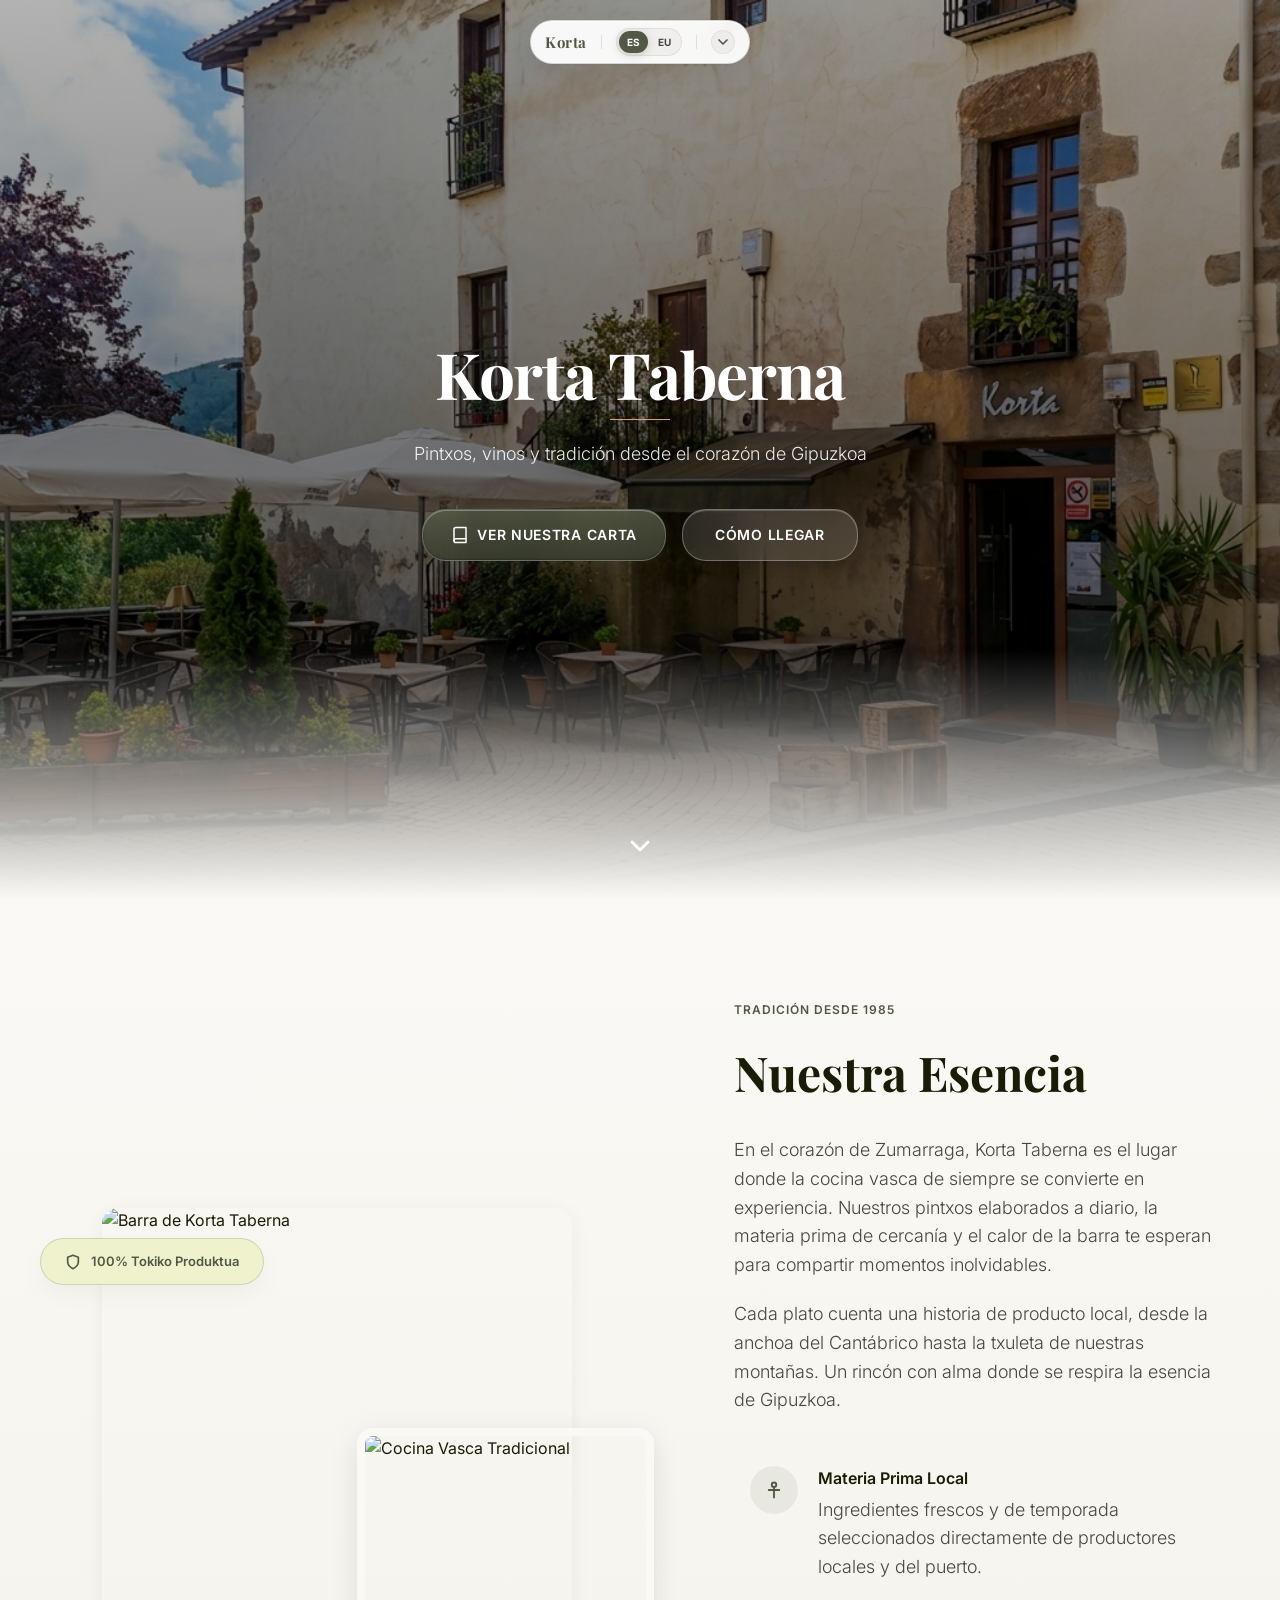
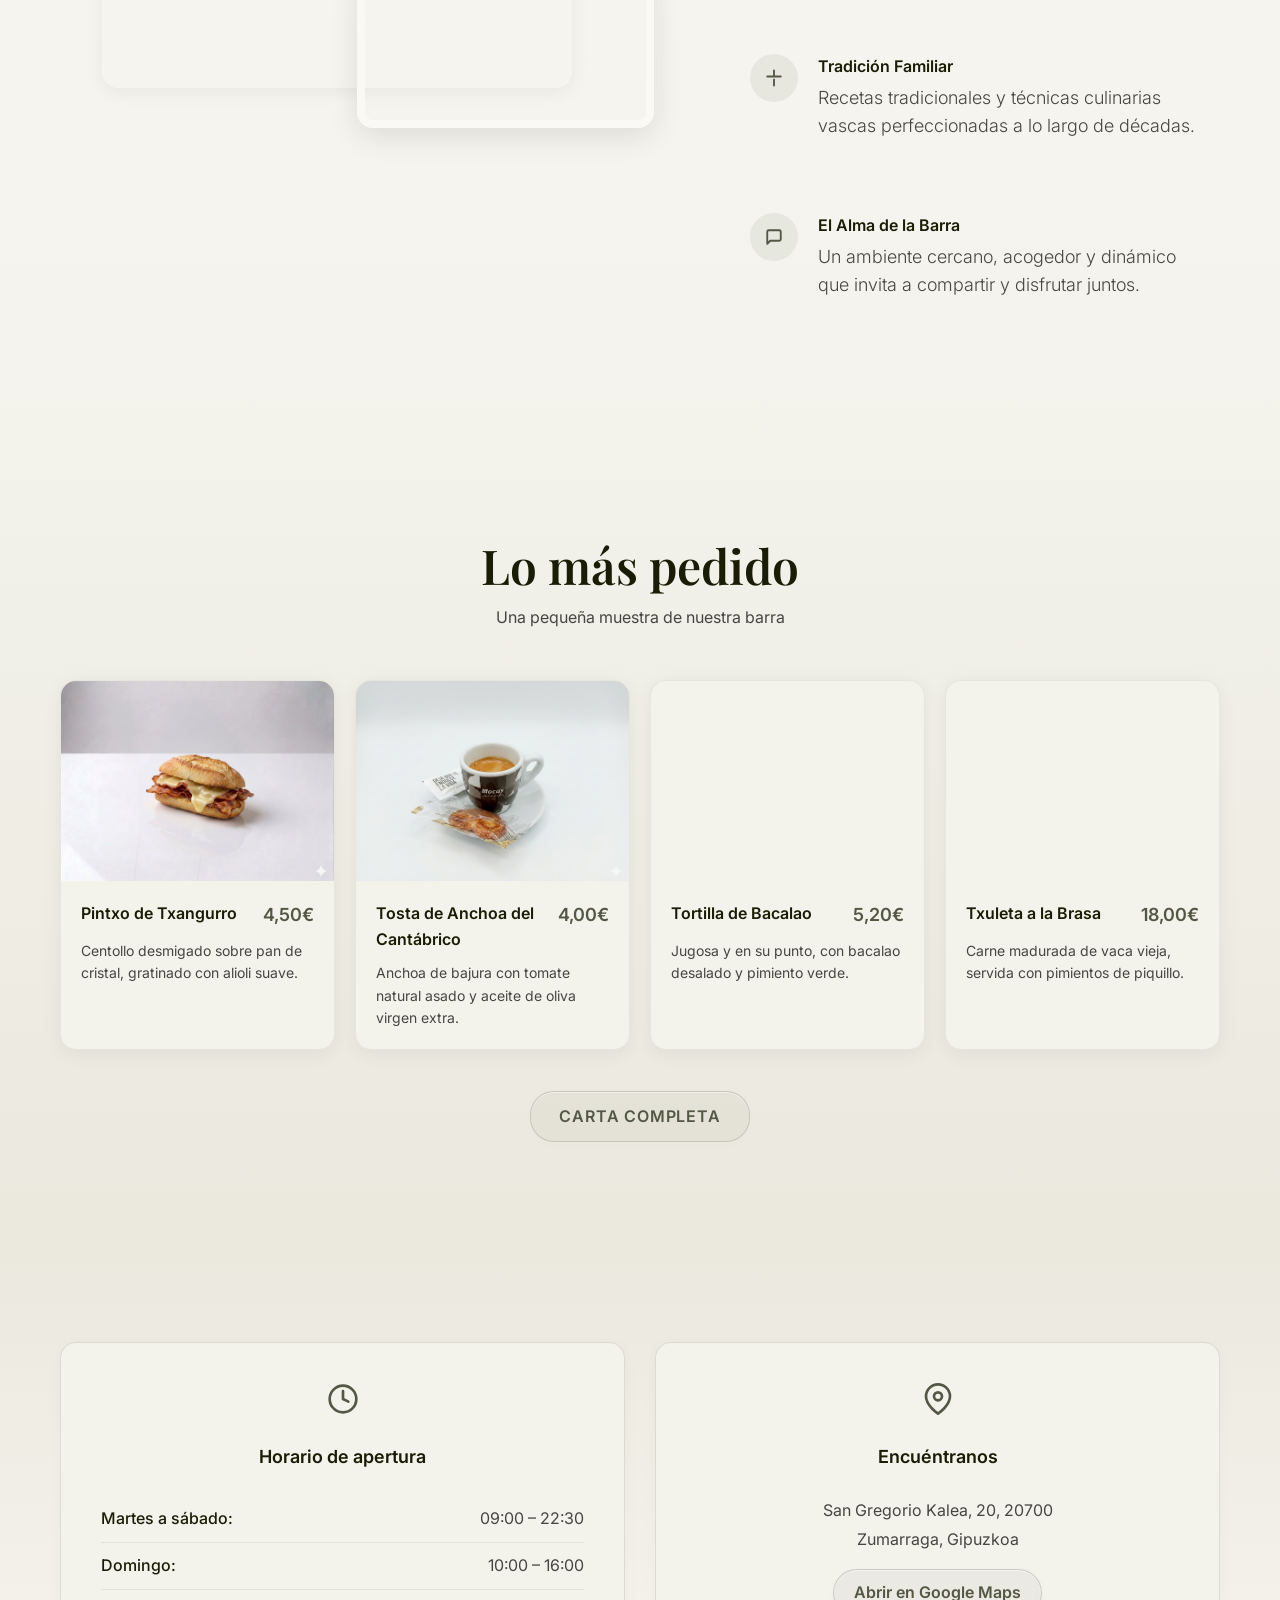
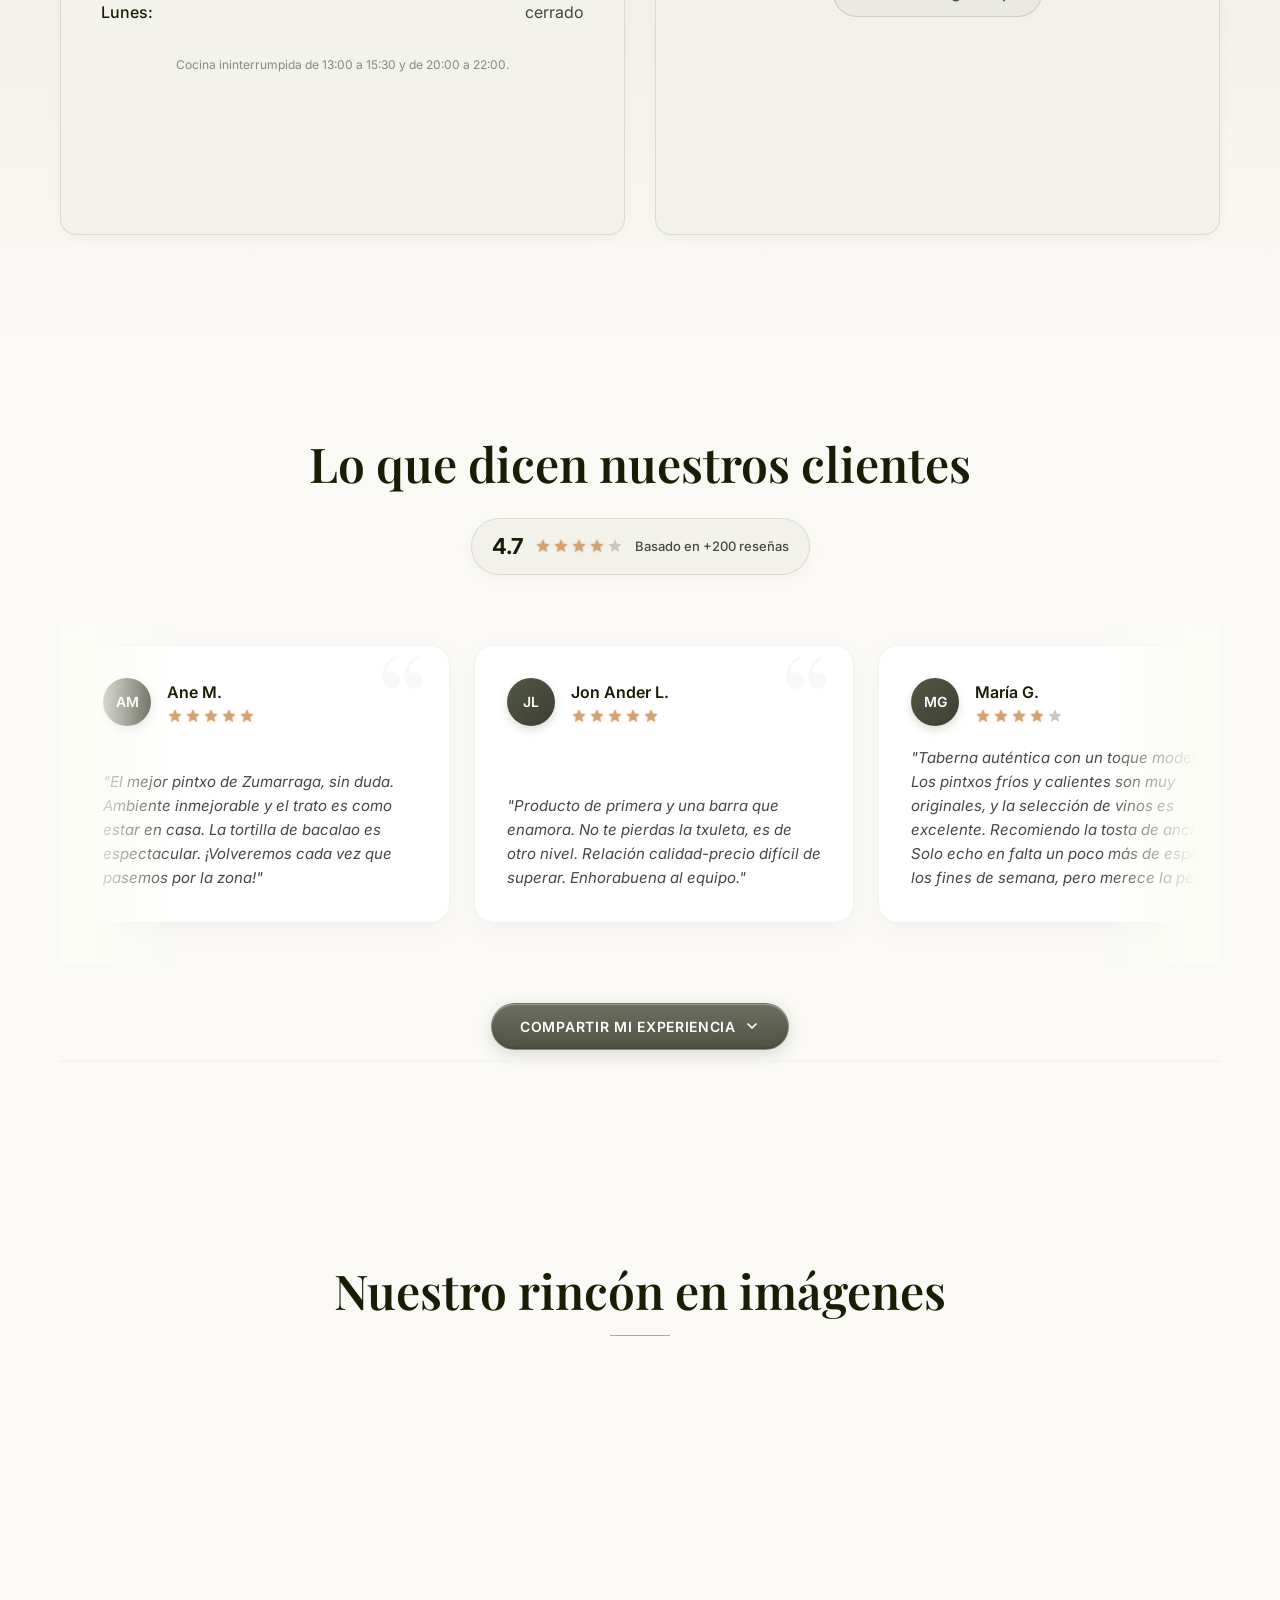
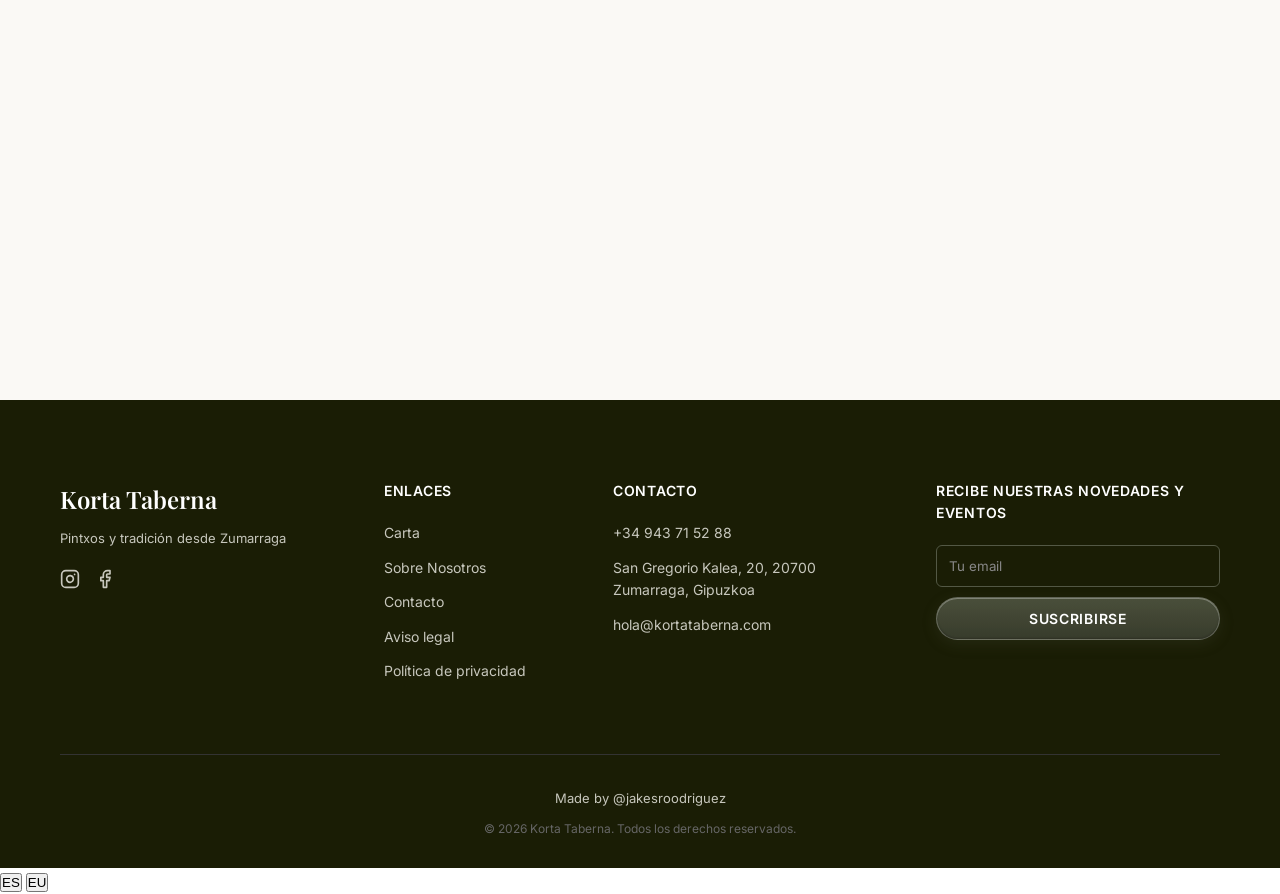
==== code.html @ 8b365cb1 "Initial commit" ====
<!DOCTYPE html>
<html lang="es">
<head>
    <meta charset="UTF-8">
    <meta name="viewport" content="width=device-width, initial-scale=1.0">
    <title>Korta Taberna | El auténtico sabor de Zumarraga</title>
    <meta name="description" content="Korta Taberna en Zumarraga. Pintxos elaborados a diario, materia prima de cercanía y tradición vasca desde 1985.">
    
    <!-- Google Fonts -->
    <link rel="preconnect" href="https://fonts.googleapis.com">
    <link rel="preconnect" href="https://fonts.gstatic.com" crossorigin>
    <link href="https://fonts.googleapis.com/css2?family=Inter:wght@300;400;500;600&family=Playfair+Display:wght@400;600;700&display=swap" rel="stylesheet">
    
    <style>
        /* VARIABLES Y RESET (Artisanal Basque Minimalist) */
        :root {
            --color-bg: #faf9f5; /* Elegant Warm Off-White */
            --color-surface-container: #f3f2eb; /* Off-white surface container */
            --color-surface-high: #ebe9de; /* High contrast off-white surface */
            --color-surface-highest: #dedcd0;
            --color-white: #ffffff;
            
            --color-primary: #535845; /* Olive Green - Primary Action */
            --color-primary-hover: #3b3f30; /* Deep Olive Green */
            --color-text-main: #1a1d05; /* Charcoal - High Legibility */
            --color-text-sec: #464740; /* On-surface-variant */
            --color-outline: #77786f;
            --color-outline-variant: #c7c7bd;
            
            --color-gold: #D4A373; /* Elegant Gold */
            --color-gold-hover: #C59262;
            
            --color-footer-bg: #1a1d05; /* Deep Charcoal */
            --color-footer-text: #c7c7bd;

            --font-heading: 'Playfair Display', serif;
            --font-body: 'Inter', sans-serif;

            --transition: 0.3s ease-in-out;
        }

        * {
            margin: 0;
            padding: 0;
            box-sizing: border-box;
        }

        html {
            scroll-behavior: smooth;
        }

        body {
            font-family: var(--font-body);
            color: var(--color-text-main);
            background: radial-gradient(circle at 50% 0%, #fafcf5 0%, #f4f3ed 100%) fixed;
            line-height: 1.6;
            overflow-x: hidden;
        }

        a {
            text-decoration: none;
            color: inherit;
            transition: var(--transition);
        }

        img {
            max-width: 100%;
            display: block;
        }

        .container {
            max-width: 1200px;
            margin: 0 auto;
            padding: 0 20px;
        }

        /* UTILIDADES Y BOTONES */
        /* UTILIDADES Y BOTONES (Apple Liquid Glass Style) */
        .btn-primary {
            display: inline-flex;
            align-items: center;
            justify-content: center;
            background: linear-gradient(180deg, rgba(83, 88, 69, 0.85) 0%, rgba(59, 63, 48, 0.9) 100%);
            backdrop-filter: blur(12px);
            -webkit-backdrop-filter: blur(12px);
            color: var(--color-white);
            padding: 14px 28px;
            border-radius: 24px; /* Pill-shaped */
            font-family: var(--font-body);
            font-size: 14px;
            font-weight: 600;
            border: 1px solid rgba(255, 255, 255, 0.2);
            cursor: pointer;
            box-shadow: 
                0 4px 15px rgba(83, 88, 69, 0.2),
                inset 0 1px 0 rgba(255, 255, 255, 0.3),
                inset 0 -1px 2px rgba(0, 0, 0, 0.2);
            transition: all 0.4s cubic-bezier(0.16, 1, 0.3, 1);
            text-transform: uppercase;
            letter-spacing: 0.05em;
        }

        .btn-primary:hover {
            transform: translateY(-2px) scale(1.02);
            box-shadow: 
                0 8px 25px rgba(83, 88, 69, 0.3),
                inset 0 1px 0 rgba(255, 255, 255, 0.4);
            background: linear-gradient(180deg, rgba(83, 88, 69, 0.95) 0%, rgba(59, 63, 48, 0.98) 100%);
        }

        .btn-secondary {
            display: inline-flex;
            align-items: center;
            justify-content: center;
            background: rgba(255, 255, 255, 0.12);
            backdrop-filter: blur(12px);
            -webkit-backdrop-filter: blur(12px);
            color: var(--color-white);
            padding: 14px 32px;
            border-radius: 24px;
            font-family: var(--font-body);
            font-size: 14px;
            font-weight: 600;
            border: 1px solid rgba(255, 255, 255, 0.3);
            cursor: pointer;
            box-shadow: 
                0 4px 15px rgba(0, 0, 0, 0.1),
                inset 0 1px 0 rgba(255, 255, 255, 0.2);
            transition: all 0.4s cubic-bezier(0.16, 1, 0.3, 1);
            text-transform: uppercase;
            letter-spacing: 0.05em;
        }

        .btn-secondary:hover {
            background: rgba(255, 255, 255, 0.25);
            border-color: rgba(255, 255, 255, 0.5);
            transform: translateY(-2px) scale(1.02);
            box-shadow: 
                0 8px 25px rgba(0, 0, 0, 0.15),
                inset 0 1px 0 rgba(255, 255, 255, 0.35);
            color: var(--color-white);
        }

        .btn-outline {
            display: inline-flex;
            align-items: center;
            justify-content: center;
            color: var(--color-primary);
            border: 1px solid rgba(83, 88, 69, 0.2);
            padding: 12px 28px;
            border-radius: 24px;
            font-weight: 600;
            background: rgba(83, 88, 69, 0.05);
            backdrop-filter: blur(8px);
            -webkit-backdrop-filter: blur(8px);
            box-shadow: 
                0 2px 10px rgba(83, 88, 69, 0.02),
                inset 0 1px 0 rgba(255, 255, 255, 0.5);
            transition: all 0.4s cubic-bezier(0.16, 1, 0.3, 1);
            text-transform: uppercase;
            letter-spacing: 0.05em;
            cursor: pointer;
        }

        .btn-outline:hover {
            background-color: var(--color-primary);
            color: var(--color-white);
            border-color: var(--color-primary);
            transform: translateY(-2px) scale(1.02);
            box-shadow: 
                0 6px 15px rgba(83, 88, 69, 0.2),
                inset 0 1px 0 rgba(255, 255, 255, 0.2);
        }

        .btn-outline-map {
            display: inline-flex;
            align-items: center;
            justify-content: center;
            color: var(--color-primary);
            border: 1px solid rgba(83, 88, 69, 0.2);
            padding: 10px 20px;
            border-radius: 24px;
            font-weight: 600;
            margin-top: 15px;
            background: rgba(83, 88, 69, 0.05);
            backdrop-filter: blur(8px);
            -webkit-backdrop-filter: blur(8px);
            box-shadow: 
                0 2px 10px rgba(83, 88, 69, 0.02),
                inset 0 1px 0 rgba(255, 255, 255, 0.5);
            transition: all 0.4s cubic-bezier(0.16, 1, 0.3, 1);
            cursor: pointer;
        }

        .btn-outline-map:hover {
            background-color: var(--color-primary);
            color: var(--color-white);
            border-color: var(--color-primary);
            transform: translateY(-2px) scale(1.02);
            box-shadow: 
                0 6px 15px rgba(83, 88, 69, 0.2),
                inset 0 1px 0 rgba(255, 255, 255, 0.2);
        }

        .section-header {
            text-align: center;
            margin-bottom: 50px;
        }

        .section-header h2 {
            font-family: var(--font-heading);
            font-size: 48px; /* headline-lg */
            font-weight: 600;
            line-height: 1.2;
            color: var(--color-text-main);
            margin-bottom: 10px;
        }

        .section-header p {
            color: var(--color-text-sec);
            font-size: 16px;
        }

        .decor-line {
            height: 1px;
            background-color: var(--color-gold);
            width: 60px;
            margin: 15px auto 0;
        }

        /* ISLA DINÁMICA DE NAVEGACIÓN (DYNAMIC ISLAND - APPLE LIQUID GLASS) */
        .dynamic-island {
            position: fixed;
            top: 20px;
            left: 50%;
            transform: translateX(-50%);
            z-index: 1000;
            
            /* Apple Light Liquid Glass Effect with Enhanced Contrast on White Backgrounds */
            background: rgba(255, 255, 255, 0.94);
            backdrop-filter: blur(20px) saturate(180%);
            -webkit-backdrop-filter: blur(20px) saturate(180%);
            border: 1px solid rgba(83, 88, 69, 0.22);
            box-shadow: 
                0 10px 30px rgba(0, 0, 0, 0.08),
                0 1px 3px rgba(0, 0, 0, 0.05),
                inset 0 1px 1px rgba(255, 255, 255, 1);
            
            border-radius: 30px;
            padding: 6px 14px;
            
            display: flex;
            flex-direction: column;
            width: 220px; /* Compressed width */
            max-width: 90%;
            height: 44px; /* Compressed height */
            overflow: hidden;
            transition: all 0.6s cubic-bezier(0.16, 1, 0.3, 1);
            cursor: pointer;
        }
 
        .dynamic-island.scrolled {
            top: 12px;
            background: rgba(255, 255, 255, 0.97);
            border-color: rgba(83, 88, 69, 0.3);
            box-shadow: 
                0 12px 35px rgba(0, 0, 0, 0.12),
                0 1px 3px rgba(0, 0, 0, 0.05),
                inset 0 1px 1px rgba(255, 255, 255, 1);
        }

        .island-main-row {
            display: flex;
            align-items: center;
            justify-content: space-between;
            width: 100%;
            height: 30px;
            gap: 8px; /* Slightly tighter gap to accommodate dividers */
        }

        .island-divider {
            width: 1px;
            height: 14px;
            background-color: rgba(83, 88, 69, 0.15);
            flex-shrink: 0;
        }

        .dynamic-island .logo {
            font-family: var(--font-heading);
            font-size: 15px;
            font-weight: 700;
            color: var(--color-primary);
            white-space: nowrap;
            letter-spacing: 0.5px;
            transition: var(--transition);
        }

        .dynamic-island:hover .logo {
            color: var(--color-primary-hover);
        }

        .island-toggle {
            background: none;
            border: none;
            cursor: pointer;
            color: var(--color-primary);
            display: flex;
            align-items: center;
            justify-content: center;
            width: 24px;
            height: 24px;
            border-radius: 50%;
            background: rgba(83, 88, 69, 0.06);
            border: 1px solid rgba(83, 88, 69, 0.08);
            transition: all 0.4s cubic-bezier(0.16, 1, 0.3, 1);
        }

        .island-toggle:hover {
            background: rgba(83, 88, 69, 0.12);
            color: var(--color-primary-hover);
        }

        .island-content-row {
            max-height: 0;
            opacity: 0;
            overflow: hidden;
            transition: max-height 0.6s cubic-bezier(0.16, 1, 0.3, 1), opacity 0.4s ease, margin-top 0.6s;
            display: flex;
            flex-direction: column;
            gap: 15px;
            width: 100%;
        }

        /* Expanded State: Compact, same width, expands downwards */
        .dynamic-island.expanded {
            width: 220px;
            height: auto;
            max-height: 380px;
            padding: 14px 14px;
            border-radius: 24px;
            cursor: default;
        }

        .dynamic-island.expanded .island-toggle {
            transform: rotate(180deg);
        }

        .dynamic-island.expanded .island-content-row {
            max-height: 300px;
            opacity: 1;
            margin-top: 15px;
            padding-top: 15px;
            border-top: 1px solid rgba(83, 88, 69, 0.08);
        }

        .dynamic-island .nav-menu {
            display: flex;
            flex-direction: column;
            align-items: center;
            gap: 14px;
            width: 100%;
        }

        .dynamic-island .nav-menu a {
            font-family: var(--font-body);
            font-size: 13px;
            font-weight: 600;
            color: var(--color-text-sec);
            text-transform: uppercase;
            letter-spacing: 0.08em;
            position: relative;
            transition: var(--transition);
        }

        .dynamic-island .nav-menu a:hover {
            color: var(--color-primary);
        }

        .dynamic-island .nav-menu a::after {
            content: '';
            position: absolute;
            width: 0;
            height: 2px;
            bottom: -4px;
            left: 50%;
            background-color: var(--color-primary);
            transition: var(--transition);
            transform: translateX(-50%);
        }

        .dynamic-island .nav-menu a:hover::after {
            width: 100%;
        }

        .dynamic-island .header-actions {
            display: flex;
            flex-direction: column;
            align-items: center;
            gap: 15px;
            width: 100%;
        }

        /* Selector de Idioma de la Isla */
        .dynamic-island .lang-selector-island {
            background: rgba(83, 88, 69, 0.05);
            border: 1px solid rgba(83, 88, 69, 0.1);
            padding: 2px;
            border-radius: 20px;
            display: flex;
            gap: 2px;
            width: auto;
        }

        .dynamic-island .lang-btn {
            background: transparent;
            border: none;
            color: var(--color-text-sec);
            font-family: var(--font-body);
            font-size: 10px;
            font-weight: 700;
            padding: 5px 8px;
            border-radius: 12px;
            cursor: pointer;
            transition: all 0.3s cubic-bezier(0.16, 1, 0.3, 1);
            text-align: center;
        }

        .dynamic-island .lang-btn:hover {
            color: var(--color-text-main);
            background: rgba(83, 88, 69, 0.06);
        }

        .dynamic-island .lang-btn.active {
            color: var(--color-white) !important;
            background-color: var(--color-primary);
            box-shadow: 0 2px 8px rgba(83, 88, 69, 0.25);
        }

        /* Botón de Reserva */
        .dynamic-island .btn-reserve {
            width: 100%;
            display: inline-flex;
            align-items: center;
            justify-content: center;
            padding: 12px 24px;
            font-size: 11px;
            border-radius: 24px;
            font-weight: 700;
            background-color: var(--color-primary);
            color: var(--color-white);
            text-transform: uppercase;
            letter-spacing: 0.08em;
            white-space: nowrap;
            transition: all 0.4s cubic-bezier(0.16, 1, 0.3, 1);
            box-shadow: 0 4px 15px rgba(83, 88, 69, 0.2);
            border: 1px solid rgba(255, 255, 255, 0.2);
        }

        .dynamic-island .btn-reserve:hover {
            background-color: var(--color-primary-hover);
            transform: translateY(-2px);
            box-shadow: 0 8px 20px rgba(83, 88, 69, 0.35);
        }

        .dynamic-island .btn-reserve:active {
            transform: translateY(0);
        }

        .dynamic-island .btn-reserve .arrow-icon {
            margin-left: 6px;
            transition: transform 0.3s ease;
        }

        .dynamic-island .btn-reserve:hover .arrow-icon {
            transform: translateX(4px);
        }

        /* MENÚ MÓVIL DE LA ISLA */
        .mobile-nav {
            display: none;
            flex-direction: column;
            position: fixed;
            top: 85px;
            left: 50%;
            transform: translateX(-50%);
            width: calc(100% - 40px);
            max-width: 400px;
            background-color: rgba(241, 239, 234, 0.95);
            backdrop-filter: blur(12px);
            -webkit-backdrop-filter: blur(12px);
            border: 1px solid rgba(83, 88, 69, 0.15);
            border-radius: 16px;
            padding: 10px 20px;
            box-shadow: 0px 10px 30px rgba(0,0,0,0.08);
            z-index: 999;
        }

        .mobile-nav.active {
            display: flex;
            animation: fadeIn 0.3s ease-out;
        }

        .mobile-nav a {
            padding: 12px 0;
            border-bottom: 1px solid rgba(83, 88, 69, 0.1);
            color: var(--color-text-main);
            font-weight: 500;
            text-align: center;
            text-transform: uppercase;
            font-size: 13px;
            letter-spacing: 0.05em;
        }

        .mobile-nav a:last-child {
            border-bottom: none;
        }

        /* HERO SECTION */
        .hero {
            position: relative;
            height: 100vh;
            display: flex;
            align-items: center;
            justify-content: center;
            text-align: center;
            color: var(--color-white);
        }

        .hero-bg {
            position: absolute;
            top: 0; left: 0; width: 100%; height: 100%;
            background-size: cover;
            background-position: center;
            z-index: -2;
            overflow: hidden;
        }

        .hero-bg video {
            width: 100%;
            height: 100%;
            object-fit: cover;
            position: absolute;
            top: 0;
            left: 0;
        }

        .hero::before {
            content: '';
            position: absolute;
            top: 0; left: 0; width: 100%; height: 100%;
            background: linear-gradient(to top, rgba(0,0,0,0.7), rgba(0,0,0,0.3));
            z-index: -1;
        }

        .hero::after {
            content: '';
            position: absolute;
            bottom: 0;
            left: 0;
            width: 100%;
            height: 250px;
            background: linear-gradient(to bottom, transparent, var(--color-bg));
            z-index: -1;
            pointer-events: none;
        }

        .hero-content {
            max-width: 800px;
            padding: 0 20px;
        }

        .hero-title {
            font-family: var(--font-heading);
            font-size: 64px; /* display-lg */
            font-weight: 700;
            line-height: 1.1;
            letter-spacing: -0.02em;
            margin-bottom: 10px;
        }

        .hero-line {
            height: 1px;
            background-color: var(--color-gold);
            width: 60px;
            margin: 0 auto 20px;
        }

        .hero-subtitle {
            font-size: 18px; /* body-lg */
            font-weight: 300;
            opacity: 0.9;
            margin-bottom: 40px;
        }

        .hero-buttons {
            display: flex;
            gap: 16px;
            justify-content: center;
        }

        .btn-primary.hero-btn { padding: 14px 32px; }

        .hero-scroll-down {
            position: absolute;
            bottom: 30px;
            left: 50%;
            transform: translateX(-50%);
            animation: bounce 2s infinite;
        }

        @keyframes bounce {
            0%, 20%, 50%, 80%, 100% { transform: translateY(0) translateX(-50%); }
            40% { transform: translateY(-10px) translateX(-50%); }
            60% { transform: translateY(-5px) translateX(-50%); }
        }

        /* SECCIONES: ESPACIADO VERTICAL EDITORIAL */
        .about, .menu, .info, .reviews, .gallery {
            padding: 100px 0; /* 100px desktop gutter */
            background-color: var(--color-bg);
            position: relative;
        }

        /* NUESTRA ESENCIA (SOBRE NOSOTROS) */
        .about {
            background: linear-gradient(180deg, var(--color-bg) 0%, var(--color-surface-container) 100%);
            overflow: hidden;
        }

        .about-grid {
            display: grid;
            grid-template-columns: 1.1fr 0.9fr;
            gap: 80px;
            align-items: center;
        }

        .about-collage {
            position: relative;
            display: flex;
            justify-content: center;
            align-items: center;
            padding-right: 40px;
            padding-bottom: 40px;
        }

        .collage-img-primary {
            width: 85%;
            height: 480px;
            object-fit: cover;
            border-radius: 16px; /* soft geometric shape */
            box-shadow: 0 4px 20px rgba(0,0,0,0.06);
            transition: var(--transition);
        }

        .collage-img-secondary {
            position: absolute;
            width: 50%;
            height: 300px;
            object-fit: cover;
            bottom: 0;
            right: 0;
            border-radius: 16px;
            border: 8px solid var(--color-bg);
            box-shadow: 0 8px 30px rgba(0,0,0,0.1);
            transition: var(--transition);
        }

        .about-collage:hover .collage-img-primary {
            transform: scale(1.02) rotate(-0.5deg);
        }

        .about-collage:hover .collage-img-secondary {
            transform: translateY(-10px) scale(1.03) rotate(0.5deg);
        }

        .collage-badge {
            position: absolute;
            top: 30px;
            left: -20px;
            background: rgba(238, 241, 201, 0.9);
            backdrop-filter: blur(12px);
            -webkit-backdrop-filter: blur(12px);
            border: 1px solid rgba(83, 88, 69, 0.2);
            padding: 12px 24px;
            border-radius: 50px;
            box-shadow: 0 10px 25px rgba(0,0,0,0.04);
            display: flex;
            align-items: center;
            gap: 10px;
            font-family: var(--font-body);
            font-weight: 600;
            font-size: 13px;
            color: var(--color-primary);
            animation: floating-badge 4s ease-in-out infinite;
            z-index: 10;
        }

        @keyframes floating-badge {
            0%, 100% { transform: translateY(0); }
            50% { transform: translateY(-8px); }
        }

        /* Pilares de valor */
        .about-pillars {
            margin-top: 35px;
            display: flex;
            flex-direction: column;
            gap: 20px;
        }

        .about-pillar {
            display: flex;
            gap: 20px;
            padding: 15px;
            border-radius: 12px;
            background: transparent;
            border: 1px solid transparent;
            transition: var(--transition);
        }

        .about-pillar:hover {
            background: var(--color-surface-container);
            border-color: rgba(83, 88, 69, 0.15);
            transform: translateX(5px);
        }

        .pillar-icon-wrap {
            width: 48px;
            height: 48px;
            border-radius: 50%;
            background-color: rgba(83, 88, 69, 0.08);
            color: var(--color-primary);
            display: flex;
            align-items: center;
            justify-content: center;
            flex-shrink: 0;
            transition: var(--transition);
        }

        .about-pillar:hover .pillar-icon-wrap {
            background-color: var(--color-primary);
            color: var(--color-white);
            transform: rotate(360deg);
        }

        .pillar-text h3 {
            font-size: 16px;
            font-weight: 600;
            margin-bottom: 4px;
            color: var(--color-text-main);
        }

        .pillar-text p {
            font-size: 14px;
            color: var(--color-text-sec);
            margin-bottom: 0;
            line-height: 1.5;
        }

        .tag {
            font-size: 12px;
            font-weight: 600;
            color: var(--color-primary);
            text-transform: uppercase;
            letter-spacing: 1px;
            display: block;
            margin-bottom: 15px;
        }

        .about-text h2 {
            font-family: var(--font-heading);
            font-size: 48px; /* headline-lg */
            color: var(--color-text-main);
            margin-bottom: 25px;
        }

        .about-text p {
            color: var(--color-text-sec);
            margin-bottom: 20px;
            font-size: 18px; /* body-lg */
            font-weight: 300; /* light weight preferred for intro text */
            line-height: 1.6;
        }

        /* NUESTRA CARTA */
        .menu {
            background: linear-gradient(180deg, var(--color-surface-container) 0%, var(--color-surface-high) 100%);
        }

        .menu-grid {
            display: grid;
            grid-template-columns: repeat(4, 1fr);
            gap: 20px;
            margin-bottom: 40px;
        }

        .menu-card {
            background: var(--color-surface-container);
            border-radius: 16px; /* Soft geometric radiuses */
            overflow: hidden;
            box-shadow: 0px 4px 20px rgba(0,0,0,0.06);
            transition: var(--transition);
            border: 1px solid rgba(83, 88, 69, 0.08);
        }

        .menu-card:hover {
            transform: translateY(-6px);
            background: var(--color-surface-high);
            box-shadow: 0px 12px 30px rgba(0,0,0,0.1);
        }

        .card-img {
            height: 200px;
            background-size: cover;
            background-position: center;
            transition: transform var(--transition);
        }

        .menu-card:hover .card-img {
            transform: scale(1.05);
        }

        .card-content {
            padding: 20px;
            background-color: transparent;
            position: relative;
            z-index: 2;
        }

        .card-header {
            display: flex;
            justify-content: space-between;
            align-items: flex-start;
            margin-bottom: 10px;
        }

        .card-header h3 {
            font-size: 16px;
            font-weight: 600;
            color: var(--color-text-main);
            flex: 1;
            padding-right: 10px;
        }

        .price {
            font-size: 18px;
            font-weight: 600;
            color: var(--color-primary);
        }

        .card-content p {
            font-size: 14px;
            color: var(--color-text-sec);
        }

        .menu-action {
            text-align: center;
        }

        /* HORARIO Y UBICACIÓN */
        .info {
            background: linear-gradient(180deg, var(--color-surface-high) 0%, var(--color-bg) 100%);
        }

        .info-grid {
            display: grid;
            grid-template-columns: 1fr 1fr;
            gap: 30px;
        }

        .info-card {
            border: 1px solid rgba(83, 88, 69, 0.15);
            border-radius: 16px;
            background: var(--color-surface-container);
            padding: 40px;
            box-shadow: 0px 4px 15px rgba(0,0,0,0.03);
            text-align: center;
        }

        .icon-wrap {
            margin-bottom: 20px;
        }

        .info-card h3 {
            font-size: 18px;
            font-weight: 600;
            margin-bottom: 25px;
        }

        .schedule-list {
            list-style: none;
            margin-bottom: 20px;
        }

        .schedule-list li {
            display: flex;
            justify-content: space-between;
            padding: 10px 0;
            border-bottom: 1px solid rgba(83, 88, 69, 0.1);
            color: var(--color-text-sec);
        }

        .schedule-list li:last-child {
            border-bottom: none;
        }

        .schedule-list li span:first-child {
            font-weight: 500;
            color: var(--color-text-main);
        }

        .schedule-note {
            font-size: 12px;
            color: #888;
            margin-top: 15px;
        }

        .address {
            color: var(--color-text-sec);
            line-height: 1.8;
        }

        /* SECCIÓN DE RESEÑAS CON SCROLL HORIZONTAL */
        .reviews {
            background-color: var(--color-bg);
            overflow: hidden;
        }

        .rating-overall {
            display: inline-flex;
            align-items: center;
            background: var(--color-surface-container);
            padding: 10px 20px;
            border-radius: 30px;
            border: 1px solid rgba(83, 88, 69, 0.15);
            gap: 12px;
            margin-top: 15px;
            box-shadow: 0 4px 15px rgba(0, 0, 0, 0.03);
        }

        .rating-score {
            font-size: 22px;
            font-weight: 700;
            color: var(--color-text-main);
        }

        .stars-svg {
            display: flex;
            gap: 2px;
        }

        .star-icon {
            width: 16px;
            height: 16px;
            fill: #c7c7bd;
            transition: var(--transition);
        }

        .star-icon.filled {
            fill: var(--color-gold);
            filter: drop-shadow(0 0 1px rgba(212, 163, 115, 0.6));
        }

        .rating-text {
            font-size: 13px;
            font-weight: 500;
            color: var(--color-text-sec);
        }

        .reviews-scroll-container {
            position: relative;
            width: 100%;
            margin-top: 40px;
        }

        /* Degradado difuminado en los laterales para evitar corte brusco */
        .reviews-scroll-container::before,
        .reviews-scroll-container::after {
            content: '';
            position: absolute;
            top: 0;
            bottom: 0;
            width: 10%;
            max-width: 120px;
            z-index: 5;
            pointer-events: none;
        }

        .reviews-scroll-container::before {
            left: 0;
            background: linear-gradient(to right, #fafcf5 20%, rgba(250, 252, 245, 0) 100%);
        }

        .reviews-scroll-container::after {
            right: 0;
            background: linear-gradient(to left, #fafcf5 20%, rgba(250, 252, 245, 0) 100%);
        }

        /* Carrusel horizontal constante */
        .reviews-grid {
            display: flex;
            gap: 24px;
            overflow-x: auto;
            padding: 20px 10px 40px;
            scrollbar-width: none; /* Ocultar scrollbar estándar */
            -webkit-overflow-scrolling: touch;
        }

        .reviews-grid::-webkit-scrollbar {
            display: none; /* Ocultar scrollbar en WebKit */
        }

        .review-card {
            flex: 0 0 380px; /* Ancho fijo responsivo */
            background: var(--color-white);
            border-radius: 20px;
            padding: 32px;
            box-shadow: 0px 8px 30px rgba(0,0,0,0.03);
            border: 1px solid rgba(83, 88, 69, 0.08);
            transition: all 0.5s cubic-bezier(0.16, 1, 0.3, 1);
            position: relative;
            overflow: hidden;
            display: flex;
            flex-direction: column;
            justify-content: space-between;
        }

        .review-card::before {
            content: "“";
            position: absolute;
            top: -15px;
            right: 20px;
            font-family: var(--font-heading);
            font-size: 130px;
            color: rgba(83, 88, 69, 0.04);
            line-height: 1;
            user-select: none;
            pointer-events: none;
        }

        .review-card:hover {
            transform: translateY(-8px) scale(1.01);
            border-color: var(--color-gold);
            box-shadow: 0px 20px 40px rgba(83, 88, 69, 0.08);
        }

        .review-header {
            display: flex;
            align-items: center;
            gap: 16px;
            margin-bottom: 20px;
            position: relative;
            z-index: 2;
        }

        .reviewer-avatar {
            width: 48px;
            height: 48px;
            background: linear-gradient(135deg, var(--color-primary) 0%, var(--color-primary-hover) 100%);
            border-radius: 50%;
            display: flex;
            align-items: center;
            justify-content: center;
            font-weight: 600;
            color: var(--color-white);
            font-size: 14px;
            box-shadow: 0 4px 10px rgba(83, 88, 69, 0.2);
            flex-shrink: 0;
        }

        .delete-review-btn {
            margin-left: auto;
            background: none;
            border: none;
            cursor: pointer;
            color: #ef4444;
            opacity: 0.6;
            transition: all 0.3s cubic-bezier(0.16, 1, 0.3, 1);
            padding: 6px;
            display: flex;
            align-items: center;
            justify-content: center;
            border-radius: 50%;
            z-index: 10;
        }

        .delete-review-btn:hover {
            opacity: 1;
            background: rgba(239, 68, 68, 0.08);
            transform: scale(1.1);
        }

        .reviewer-name {
            font-weight: 600;
            font-size: 16px;
            color: var(--color-text-main);
            margin-bottom: 2px;
        }

        .review-text {
            font-size: 15px;
            color: var(--color-text-sec);
            line-height: 1.6;
            font-style: italic;
            position: relative;
            z-index: 2;
        }

        /* GALERÍA */
        .gallery {
            background-color: var(--color-bg);
        }

        .gallery-grid {
            display: grid;
            grid-template-columns: repeat(4, 1fr);
            gap: 15px;
        }

        .gallery-item {
            height: 250px;
            background-size: cover;
            background-position: center;
            border-radius: 16px; /* Soft geometric corner matching system */
            transition: transform var(--transition);
            overflow: hidden;
        }

        .gallery-item:hover {
            transform: scale(1.05);
            z-index: 10;
            box-shadow: 0 10px 20px rgba(0,0,0,0.15);
        }

        /* FOOTER */
        .footer {
            background-color: var(--color-footer-bg);
            padding: 80px 0 30px;
            color: var(--color-footer-text);
        }

        .footer-grid {
            display: grid;
            grid-template-columns: 1.5fr 1fr 1.5fr 1.5fr;
            gap: 40px;
            margin-bottom: 60px;
        }

        .footer-logo {
            font-family: var(--font-heading);
            font-size: 24px;
            font-weight: 600;
            color: var(--color-white);
            margin-bottom: 10px;
        }

        .footer-tagline {
            font-size: 13px;
            margin-bottom: 20px;
        }

        .social-links {
            display: flex;
            gap: 15px;
        }

        .social-links a {
            color: var(--color-footer-text);
        }

        .social-links a:hover {
            color: var(--color-white);
        }

        .footer-title {
            color: var(--color-white);
            font-size: 14px;
            font-weight: 600;
            margin-bottom: 20px;
            text-transform: uppercase;
            letter-spacing: 0.05em;
        }

        .footer-links, .footer-contact {
            list-style: none;
        }

        .footer-links li, .footer-contact li {
            margin-bottom: 12px;
            font-size: 14px;
        }

        .footer-links a:hover, .footer-contact a:hover {
            color: var(--color-white);
        }

        .newsletter-form {
            display: flex;
            flex-direction: column;
            gap: 10px;
        }

        .newsletter-form input {
            background: transparent;
            border: 1px solid var(--color-primary);
            padding: 12px;
            border-radius: 6px;
            color: var(--color-white);
            font-family: var(--font-body);
        }

        .newsletter-form input::placeholder {
            color: #888;
        }

        .newsletter-form button {
            display: inline-flex;
            align-items: center;
            justify-content: center;
            background: linear-gradient(180deg, rgba(83, 88, 69, 0.85) 0%, rgba(59, 63, 48, 0.9) 100%);
            backdrop-filter: blur(12px);
            -webkit-backdrop-filter: blur(12px);
            color: var(--color-white);
            padding: 12px 24px;
            border-radius: 24px;
            font-family: var(--font-body);
            font-size: 14px;
            font-weight: 600;
            border: 1px solid rgba(255, 255, 255, 0.2);
            cursor: pointer;
            box-shadow: 
                0 4px 15px rgba(83, 88, 69, 0.2),
                inset 0 1px 0 rgba(255, 255, 255, 0.3),
                inset 0 -1px 2px rgba(0, 0, 0, 0.2);
            transition: all 0.4s cubic-bezier(0.16, 1, 0.3, 1);
            text-transform: uppercase;
            letter-spacing: 0.05em;
        }

        .newsletter-form button:hover {
            transform: translateY(-2px) scale(1.02);
            box-shadow: 
                0 8px 25px rgba(83, 88, 69, 0.3),
                inset 0 1px 0 rgba(255, 255, 255, 0.4);
            background: linear-gradient(180deg, rgba(83, 88, 69, 0.95) 0%, rgba(59, 63, 48, 0.98) 100%);
        }

        .footer-divider {
            border: none;
            height: 1px;
            background-color: #333;
            margin-bottom: 30px;
        }

        .footer-bottom {
            text-align: center;
        }

        .credit-link {
            display: inline-block;
            color: var(--color-footer-text);
            font-size: 13px;
            margin-bottom: 10px;
        }

        .credit-link:hover {
            color: var(--color-white);
        }

        .copyright {
            font-size: 12px;
            color: #666;
        }

        /* RESPONSIVE */
        @media (max-width: 1024px) {
            .menu-grid {
                grid-template-columns: repeat(2, 1fr);
            }
            .gallery-grid {
                grid-template-columns: repeat(2, 1fr);
            }
        }

        @media (max-width: 768px) {
            .dynamic-island {
                width: 90%;
                max-width: 220px;
                gap: 0;
            }
            .dynamic-island.expanded {
                width: 90%;
                max-width: 220px;
                max-height: 380px;
            }
            .dynamic-island.expanded .island-content-row {
                max-height: 300px;
            }
            .dynamic-island.expanded .nav-menu {
                flex-direction: column;
                align-items: center;
                gap: 12px;
            }
            .dynamic-island.expanded .header-actions {
                flex-direction: column;
                align-items: center;
                gap: 12px;
            }

            .about-grid, .info-grid {
                grid-template-columns: 1fr;
            }
            
            .hero-title { font-size: 40px; }
            .about-text h2 { font-size: 32px; }
            
            .about-image { order: -1; }
            
            .menu-grid { grid-template-columns: 1fr; }
            
            .review-card {
                flex: 0 0 300px; /* Ancho ajustado para carrusel en móvil */
            }

            .footer-grid {
                grid-template-columns: 1fr;
                gap: 30px;
            }
            
            .about, .menu, .info, .reviews, .gallery {
                padding: 60px 0;
            }
            
            .hero-buttons {
                flex-direction: column;
            }
        }

        /* REVEAL ANIMATIONS */
        .reveal {
            opacity: 0;
            transform: translateY(40px) scale(0.98);
            transition: opacity 1.2s cubic-bezier(0.16, 1, 0.3, 1), transform 1.2s cubic-bezier(0.16, 1, 0.3, 1);
            will-change: transform, opacity;
        }

        .reveal.active {
            opacity: 1;
            transform: translateY(0) scale(1);
        }

        .stagger-item {
            opacity: 0;
            transform: translateY(30px) scale(0.97);
            transition: opacity 1s cubic-bezier(0.16, 1, 0.3, 1), transform 1s cubic-bezier(0.16, 1, 0.3, 1);
            will-change: transform, opacity;
        }

        .stagger-item.active {
            opacity: 1;
            transform: translateY(0) scale(1);
        }

        /* FORMULARIO DE RESEÑAS */
        .add-review-section {
            max-height: 0;
            opacity: 0;
            overflow: hidden;
            margin-top: 0;
            padding: 0 40px;
            background: var(--color-surface-container);
            border-radius: 16px;
            box-shadow: none;
            border: 1px solid transparent;
            transition: max-height 0.6s cubic-bezier(0.16, 1, 0.3, 1), opacity 0.6s ease, margin-top 0.6s, padding 0.6s, border-color 0.6s, box-shadow 0.6s;
        }

        .add-review-section.expanded {
            max-height: 1000px;
            opacity: 1;
            margin-top: 40px;
            padding: 40px;
            box-shadow: 0 10px 30px rgba(0,0,0,0.03);
            border: 1px solid rgba(83, 88, 69, 0.1);
        }

        .add-review-trigger-wrap {
            text-align: center;
            margin-top: 40px;
            margin-bottom: 10px;
        }

        #toggle-review-btn .chevron-icon {
            transition: transform 0.4s cubic-bezier(0.16, 1, 0.3, 1);
        }

        #toggle-review-btn.active .chevron-icon {
            transform: rotate(180deg);
        }

        .add-review-section h3 {
            font-family: var(--font-heading);
            font-size: 24px;
            text-align: center;
            margin-top: 20px;
            margin-bottom: 10px;
            color: var(--color-text-main);
        }

        .add-review-subtitle {
            text-align: center;
            color: var(--color-text-sec);
            font-size: 14px;
            margin-bottom: 35px;
        }

        .review-form {
            max-width: 700px;
            margin: 0 auto;
            display: flex;
            flex-direction: column;
            gap: 25px;
        }

        .form-row {
            display: grid;
            grid-template-columns: 1fr 1fr;
            gap: 30px;
        }

        @media (max-width: 600px) {
            .form-row {
                grid-template-columns: 1fr;
                gap: 20px;
            }
        }

        .form-group {
            display: flex;
            flex-direction: column;
            gap: 8px;
        }

        .form-group label {
            font-family: var(--font-body);
            font-size: 11px;
            font-weight: 600;
            text-transform: uppercase;
            letter-spacing: 0.5px;
            color: var(--color-text-main);
        }

        .form-group input[type="text"],
        .form-group textarea {
            border: none;
            border-bottom: 1px solid #D1D5DB;
            padding: 10px 0;
            font-family: var(--font-body);
            font-size: 15px;
            background: transparent;
            transition: var(--transition);
            color: var(--color-text-main);
        }

        .form-group input[type="text"]:focus,
        .form-group textarea:focus {
            outline: none;
            border-bottom-color: var(--color-primary);
        }

        .star-rating-widget {
            display: inline-flex;
            flex-direction: row-reverse;
            justify-content: flex-end;
            gap: 5px;
        }

        .star-btn {
            background: none;
            border: none;
            font-size: 28px;
            color: #D1D5DB;
            cursor: pointer;
            transition: var(--transition);
            padding: 0;
            line-height: 1;
        }

        .star-btn:hover,
        .star-btn:hover ~ .star-btn,
        .star-btn.selected,
        .star-btn.selected ~ .star-btn {
            color: var(--color-gold);
        }

        .form-submit {
            align-self: center;
            display: inline-flex;
            align-items: center;
            justify-content: center;
            background: linear-gradient(180deg, rgba(83, 88, 69, 0.85) 0%, rgba(59, 63, 48, 0.9) 100%);
            backdrop-filter: blur(12px);
            -webkit-backdrop-filter: blur(12px);
            color: var(--color-white);
            padding: 14px 35px;
            border-radius: 24px;
            font-family: var(--font-body);
            font-weight: 600;
            border: 1px solid rgba(255, 255, 255, 0.2);
            cursor: pointer;
            box-shadow: 
                0 4px 15px rgba(83, 88, 69, 0.2),
                inset 0 1px 0 rgba(255, 255, 255, 0.3),
                inset 0 -1px 2px rgba(0, 0, 0, 0.2);
            transition: all 0.4s cubic-bezier(0.16, 1, 0.3, 1);
            text-transform: uppercase;
            letter-spacing: 0.05em;
            gap: 8px;
        }

        .form-submit:hover {
            transform: translateY(-2px) scale(1.02);
            box-shadow: 
                0 8px 25px rgba(83, 88, 69, 0.3),
                inset 0 1px 0 rgba(255, 255, 255, 0.4);
            background: linear-gradient(180deg, rgba(83, 88, 69, 0.95) 0%, rgba(59, 63, 48, 0.98) 100%);
        }

        .form-success-msg {
            display: none;
            align-items: center;
            justify-content: center;
            gap: 10px;
            margin-top: 20px;
            padding: 15px;
            background-color: rgba(83, 88, 69, 0.08);
            border-radius: 8px;
            border: 1px solid rgba(83, 88, 69, 0.2);
            color: var(--color-primary);
            font-weight: 500;
            text-align: center;
            animation: fadeIn 0.4s ease-out;
        }

        @keyframes fadeIn {
            from { opacity: 0; transform: translateY(10px); }
            to { opacity: 1; transform: translateY(0); }
        }

        @media (max-width: 991px) {
            .about-grid {
                grid-template-columns: 1fr;
                gap: 50px;
            }
            .about-collage {
                padding-right: 0;
                padding-bottom: 0;
                max-width: 500px;
                margin: 0 auto;
            }
        }
    </style>
</head>
<body>

    <!-- CABECERA ISLA DINÁMICA FLOTANTE (DYNAMIC ISLAND) -->
    <nav class="dynamic-island" id="header">
        <!-- Fila Principal (Comprimida) -->
        <div class="island-main-row">
            <a href="#" class="logo">Korta</a>
            
            <div class="island-divider"></div>

            <!-- Selector de Idioma visible siempre (incluso comprimido) -->
            <div class="lang-selector-island">
                <button class="lang-btn active" data-lang="es">ES</button>
                <button class="lang-btn" data-lang="eu">EU</button>
            </div>

            <div class="island-divider"></div>

            <button class="island-toggle" aria-label="Expandir menú">
                <svg class="chevron-down" width="16" height="16" viewBox="0 0 24 24" fill="none" stroke="currentColor" stroke-width="2.5" stroke-linecap="round" stroke-linejoin="round">
                    <polyline points="6 9 12 15 18 9"></polyline>
                </svg>
            </button>
        </div>

        <!-- Fila Desplegable (Expandida) -->
        <div class="island-content-row">
            <!-- Menú de navegación atajos -->
            <div class="nav-menu">
                <a href="#carta" data-key="nav_carta">Carta</a>
                <a href="#reseñas" data-key="nav_reseñas">Reseñas</a>
                <a href="#contacto" data-key="nav_contacto">Contacto</a>
            </div>

            <!-- Acciones -->
            <div class="header-actions">
                <a href="#contacto" class="btn-reserve">
                    <span data-key="nav_reserve">Reservar</span>
                    <svg width="12" height="12" viewBox="0 0 24 24" fill="none" stroke="currentColor" stroke-width="3" stroke-linecap="round" stroke-linejoin="round" class="arrow-icon">
                        <polyline points="9 18 15 12 9 6"></polyline>
                    </svg>
                </a>
            </div>
        </div>
    </nav>

    <!-- 2. SECCIÓN HERO -->
    <section class="hero" id="inicio">
        <div class="hero-bg">
            <video autoplay loop muted playsinline poster="15840873983501374006.png">
                <source src="anima_esta_imagen_202606011756.mp4" type="video/mp4">
            </video>
        </div>
        <div class="hero-content">
            <h1 class="hero-title" data-key="hero_title">Korta Taberna</h1>
            <div class="hero-line"></div>
            <p class="hero-subtitle" data-key="hero_subtitle">Pintxos, vinos y tradición desde el corazón de Gipuzkoa</p>
            <div class="hero-buttons">
                <a href="#carta" class="btn-primary">
                    <svg width="18" height="18" viewBox="0 0 24 24" fill="none" stroke="currentColor" stroke-width="2" stroke-linecap="round" stroke-linejoin="round" style="margin-right: 8px;"><path d="M4 19.5A2.5 2.5 0 0 1 6.5 17H20"></path><path d="M6.5 2H20v20H6.5A2.5 2.5 0 0 1 4 19.5v-15A2.5 2.5 0 0 1 6.5 2z"></path></svg>
                    <span data-key="hero_menu_btn">Ver nuestra carta</span>
                </a>
                <a href="https://www.google.com/maps/place/Korta+Taberna/@43.0866015,-2.3091887,17z/data=!3m1!4b1!4m6!3m5!1s0xd502df11ab79553:0xcd673bb715aad0d!8m2!3d43.0866015!4d-2.3091887!16s%2Fg%2F11gf96dtr4?entry=ttu" target="_blank" rel="noopener noreferrer" class="btn-secondary">
                    <span data-key="hero_map_btn">Cómo llegar</span>
                </a>
            </div>
        </div>
        <a href="#sobre-nosotros" class="hero-scroll-down" aria-label="Desplazar hacia abajo">
            <svg width="32" height="32" viewBox="0 0 24 24" fill="none" stroke="#FFFFFF" stroke-width="2" stroke-linecap="round" stroke-linejoin="round">
                <polyline points="6 9 12 15 18 9"></polyline>
            </svg>
        </a>
    </section>

    <!-- 3. NUESTRA ESENCIA -->
    <section class="about" id="sobre-nosotros">
        <div class="container about-grid reveal">
            <div class="about-collage">
                <img src="https://images.unsplash.com/photo-1514933651103-005eec06c04b?q=80&w=1934&auto=format&fit=crop" alt="Barra de Korta Taberna" class="collage-img-primary">
                <img src="https://images.unsplash.com/photo-1555396273-367ea4eb4db5?q=80&w=1974&auto=format&fit=crop" alt="Cocina Vasca Tradicional" class="collage-img-secondary">
                <div class="collage-badge">
                    <svg width="16" height="16" viewBox="0 0 24 24" fill="none" stroke="currentColor" stroke-width="2.5" stroke-linecap="round" stroke-linejoin="round">
                        <path d="M12 22s8-4 8-10V5l-8-3-8 3v7c0 6 8 10 8 10z"/>
                    </svg>
                    <span data-key="badge_local_product">100% Tokiko Produktua</span>
                </div>
            </div>
            <div class="about-text">
                <span class="tag" data-key="about_tag">Tradición desde 1985</span>
                <h2 data-key="about_title">Nuestra Esencia</h2>
                <p data-key="about_p1">En el corazón de Zumarraga, Korta Taberna es el lugar donde la cocina vasca de siempre se convierte en experiencia. Nuestros pintxos elaborados a diario, la materia prima de cercanía y el calor de la barra te esperan para compartir momentos inolvidables.</p>
                <p data-key="about_p2">Cada plato cuenta una historia de producto local, desde la anchoa del Cantábrico hasta la txuleta de nuestras montañas. Un rincón con alma donde se respira la esencia de Gipuzkoa.</p>
                
                <!-- Pilares de Valor -->
                <div class="about-pillars">
                    <div class="about-pillar stagger-item">
                        <div class="pillar-icon-wrap">
                            <svg width="18" height="18" viewBox="0 0 24 24" fill="none" stroke="currentColor" stroke-width="2.5" stroke-linecap="round" stroke-linejoin="round">
                                <circle cx="12" cy="5" r="3"></circle>
                                <path d="M12 22V8M5 12h14"/>
                            </svg>
                        </div>
                        <div class="pillar-text">
                            <h3 data-key="pillar1_title">Materia Prima Local</h3>
                            <p data-key="pillar1_desc">Ingredientes frescos y de temporada seleccionados directamente de productores locales y del puerto.</p>
                        </div>
                    </div>
                    <div class="about-pillar stagger-item">
                        <div class="pillar-icon-wrap">
                            <svg width="18" height="18" viewBox="0 0 24 24" fill="none" stroke="currentColor" stroke-width="2.5" stroke-linecap="round" stroke-linejoin="round">
                                <path d="M12 22v-8m0-4V2m-9 8h18"/>
                            </svg>
                        </div>
                        <div class="pillar-text">
                            <h3 data-key="pillar2_title">Tradición Familiar</h3>
                            <p data-key="pillar2_desc">Recetas tradicionales y técnicas culinarias vascas perfeccionadas a lo largo de décadas.</p>
                        </div>
                    </div>
                    <div class="about-pillar stagger-item">
                        <div class="pillar-icon-wrap">
                            <svg width="18" height="18" viewBox="0 0 24 24" fill="none" stroke="currentColor" stroke-width="2.5" stroke-linecap="round" stroke-linejoin="round">
                                <path d="M21 15a2 2 0 0 1-2 2H7l-4 4V5a2 2 0 0 1 2-2h14a2 2 0 0 1 2 2z"></path>
                            </svg>
                        </div>
                        <div class="pillar-text">
                            <h3 data-key="pillar3_title">El Alma de la Barra</h3>
                            <p data-key="pillar3_desc">Un ambiente cercano, acogedor y dinámico que invita a compartir y disfrutar juntos.</p>
                        </div>
                    </div>
                </div>
            </div>
        </div>
    </section>

    <!-- 4. NUESTRA CARTA -->
    <section class="menu" id="carta">
        <div class="container reveal">
            <div class="section-header">
                <h2 data-key="menu_title">Lo más pedido</h2>
                <p data-key="menu_subtitle">Una pequeña muestra de nuestra barra</p>
            </div>
            
            <div class="menu-grid">
                <!-- Tarjeta 1 -->
                <div class="menu-card stagger-item">
                    <div class="card-img" style="background-image: url('Gemini_Generated_Image_bzv96ybzv96ybzv9.png');"></div>
                    <div class="card-content">
                        <div class="card-header">
                            <h3 data-key="menu_card1_title">Pintxo de Txangurro</h3>
                            <span class="price">4,50€</span>
                        </div>
                        <p data-key="menu_card1_desc">Centollo desmigado sobre pan de cristal, gratinado con alioli suave.</p>
                    </div>
                </div>

                <!-- Tarjeta 2 -->
                <div class="menu-card stagger-item">
                    <div class="card-img" style="background-image: url('Gemini_Generated_Image_5dny705dny705dny.png');"></div>
                    <div class="card-content">
                        <div class="card-header">
                            <h3 data-key="menu_card2_title">Tosta de Anchoa del Cantábrico</h3>
                            <span class="price">4,00€</span>
                        </div>
                        <p data-key="menu_card2_desc">Anchoa de bajura con tomate natural asado y aceite de oliva virgen extra.</p>
                    </div>
                </div>

                <!-- Tarjeta 3 -->
                <div class="menu-card stagger-item">
                    <div class="card-img" style="background-image: url('https://images.unsplash.com/photo-1606850051065-276906666874?q=80&w=1964&auto=format&fit=crop');"></div>
                    <div class="card-content">
                        <div class="card-header">
                            <h3 data-key="menu_card3_title">Tortilla de Bacalao</h3>
                            <span class="price">5,20€</span>
                        </div>
                        <p data-key="menu_card3_desc">Jugosa y en su punto, con bacalao desalado y pimiento verde.</p>
                    </div>
                </div>

                <!-- Tarjeta 4 -->
                <div class="menu-card stagger-item">
                    <div class="card-img" style="background-image: url('https://images.unsplash.com/photo-1558030006-450675393462?q=80&w=1931&auto=format&fit=crop');"></div>
                    <div class="card-content">
                        <div class="card-header">
                            <h3 data-key="menu_card4_title">Txuleta a la Brasa</h3>
                            <span class="price">18,00€</span>
                        </div>
                        <p data-key="menu_card4_desc">Carne madurada de vaca vieja, servida con pimientos de piquillo.</p>
                    </div>
                </div>
            </div>

            <div class="menu-action">
                <a href="#carta" class="btn-outline" data-key="menu_btn">Carta completa</a>
            </div>
        </div>
    </section>

    <!-- 5. HORARIO Y UBICACIÓN -->
    <section class="info" id="contacto">
        <div class="container reveal">
            <div class="info-grid">
                <!-- Horario -->
                <div class="info-card stagger-item">
                    <div class="icon-wrap">
                        <svg width="32" height="32" viewBox="0 0 24 24" fill="none" stroke="#535845" stroke-width="2" stroke-linecap="round" stroke-linejoin="round">
                            <circle cx="12" cy="12" r="10"></circle>
                            <polyline points="12 6 12 12 16 14"></polyline>
                        </svg>
                    </div>
                    <h3 data-key="info_hours_title">Horario de apertura</h3>
                    <ul class="schedule-list">
                        <li><span data-key="info_hours_tue_sat">Martes a sábado:</span> <span>09:00 – 22:30</span></li>
                        <li><span data-key="info_hours_sun">Domingo:</span> <span>10:00 – 16:00</span></li>
                        <li><span data-key="info_hours_mon">Lunes:</span> <span data-key="info_hours_closed">cerrado</span></li>
                    </ul>
                    <p class="schedule-note" data-key="info_hours_note">Cocina ininterrumpida de 13:00 a 15:30 y de 20:00 a 22:00.</p>
                </div>

                <!-- Ubicación -->
                <div class="info-card stagger-item">
                    <div class="icon-wrap">
                        <svg width="32" height="32" viewBox="0 0 24 24" fill="none" stroke="#535845" stroke-width="2" stroke-linecap="round" stroke-linejoin="round">
                            <path d="M21 10c0 7-9 13-9 13s-9-6-9-13a9 9 0 0 1 18 0z"></path>
                            <circle cx="12" cy="10" r="3"></circle>
                        </svg>
                    </div>
                    <h3 data-key="info_loc_title">Encuéntranos</h3>
                    <p class="address">San Gregorio Kalea, 20, 20700<br>Zumarraga, Gipuzkoa</p>
                    <a href="https://www.google.com/maps/place/Korta+Taberna/@43.0866015,-2.3091887,17z/data=!3m1!4b1!4m6!3m5!1s0xd502df11ab79553:0xcd673bb715aad0d!8m2!3d43.0866015!4d-2.3091887!16s%2Fg%2F11gf96dtr4?entry=ttu" target="_blank" rel="noopener noreferrer" class="btn-outline-map" data-key="info_loc_btn">Abrir en Google Maps</a>
                    
                    <div class="map-placeholder">
                        <iframe src="https://www.google.com/maps/embed?pb=!1m18!1m12!1m3!1d2913.6669926456075!2d-2.3113773!3d43.0866015!2m3!1f0!2f0!3f0!3m2!1i1024!2i768!4f13.1!3m3!1m2!1s0xd502df11ab79553%3A0xcd673bb715aad0d!2sKorta%20Taberna!5e0!3m2!1ses!2ses!4v1716060183023!5m2!1ses!2ses" width="100%" height="150" style="border:0; border-radius: 8px; margin-top: 20px;" allowfullscreen="" loading="lazy" referrerpolicy="no-referrer-when-downgrade"></iframe>
                    </div>
                </div>
            </div>
        </div>
    </section>

    <!-- 6. RESEÑAS (CARRUSEL HORIZONTAL) -->
    <section class="reviews" id="reseñas">
        <div class="container reveal">
            <div class="section-header">
                <h2 data-key="reviews_title">Lo que dicen nuestros clientes</h2>
                <div class="rating-overall">
                    <span class="rating-score">4.7</span>
                    <span class="stars-svg">
                        <svg class="star-icon filled" viewBox="0 0 24 24"><path d="M12 17.27L18.18 21l-1.64-7.03L22 9.24l-7.19-.61L12 2 9.19 8.63 2 9.24l5.46 4.73L5.82 21z"/></svg>
                        <svg class="star-icon filled" viewBox="0 0 24 24"><path d="M12 17.27L18.18 21l-1.64-7.03L22 9.24l-7.19-.61L12 2 9.19 8.63 2 9.24l5.46 4.73L5.82 21z"/></svg>
                        <svg class="star-icon filled" viewBox="0 0 24 24"><path d="M12 17.27L18.18 21l-1.64-7.03L22 9.24l-7.19-.61L12 2 9.19 8.63 2 9.24l5.46 4.73L5.82 21z"/></svg>
                        <svg class="star-icon filled" viewBox="0 0 24 24"><path d="M12 17.27L18.18 21l-1.64-7.03L22 9.24l-7.19-.61L12 2 9.19 8.63 2 9.24l5.46 4.73L5.82 21z"/></svg>
                        <svg class="star-icon" viewBox="0 0 24 24"><path d="M12 17.27L18.18 21l-1.64-7.03L22 9.24l-7.19-.61L12 2 9.19 8.63 2 9.24l5.46 4.73L5.82 21z"/></svg>
                    </span>
                    <span class="rating-text" data-key="reviews_subtitle">Basado en +200 reseñas</span>
                </div>
            </div>
            
            <div class="reviews-scroll-container">
                <div class="reviews-grid" id="reviews-container">
                    <!-- Reseña 1 -->
                    <div class="review-card stagger-item">
                        <div class="review-header">
                            <div class="reviewer-avatar">AM</div>
                            <div>
                                <div class="reviewer-name">Ane M.</div>
                                <div class="stars-svg">
                                    <svg class="star-icon filled" viewBox="0 0 24 24"><path d="M12 17.27L18.18 21l-1.64-7.03L22 9.24l-7.19-.61L12 2 9.19 8.63 2 9.24l5.46 4.73L5.82 21z"/></svg>
                                    <svg class="star-icon filled" viewBox="0 0 24 24"><path d="M12 17.27L18.18 21l-1.64-7.03L22 9.24l-7.19-.61L12 2 9.19 8.63 2 9.24l5.46 4.73L5.82 21z"/></svg>
                                    <svg class="star-icon filled" viewBox="0 0 24 24"><path d="M12 17.27L18.18 21l-1.64-7.03L22 9.24l-7.19-.61L12 2 9.19 8.63 2 9.24l5.46 4.73L5.82 21z"/></svg>
                                    <svg class="star-icon filled" viewBox="0 0 24 24"><path d="M12 17.27L18.18 21l-1.64-7.03L22 9.24l-7.19-.61L12 2 9.19 8.63 2 9.24l5.46 4.73L5.82 21z"/></svg>
                                    <svg class="star-icon filled" viewBox="0 0 24 24"><path d="M12 17.27L18.18 21l-1.64-7.03L22 9.24l-7.19-.61L12 2 9.19 8.63 2 9.24l5.46 4.73L5.82 21z"/></svg>
                                </div>
                            </div>
                        </div>
                        <p class="review-text" data-key="review1_text">"El mejor pintxo de Zumarraga, sin duda. Ambiente inmejorable y el trato es como estar en casa. La tortilla de bacalao es espectacular. ¡Volveremos cada vez que pasemos por la zona!"</p>
                    </div>

                    <!-- Reseña 2 -->
                    <div class="review-card stagger-item">
                        <div class="review-header">
                            <div class="reviewer-avatar">JL</div>
                            <div>
                                <div class="reviewer-name">Jon Ander L.</div>
                                <div class="stars-svg">
                                    <svg class="star-icon filled" viewBox="0 0 24 24"><path d="M12 17.27L18.18 21l-1.64-7.03L22 9.24l-7.19-.61L12 2 9.19 8.63 2 9.24l5.46 4.73L5.82 21z"/></svg>
                                    <svg class="star-icon filled" viewBox="0 0 24 24"><path d="M12 17.27L18.18 21l-1.64-7.03L22 9.24l-7.19-.61L12 2 9.19 8.63 2 9.24l5.46 4.73L5.82 21z"/></svg>
                                    <svg class="star-icon filled" viewBox="0 0 24 24"><path d="M12 17.27L18.18 21l-1.64-7.03L22 9.24l-7.19-.61L12 2 9.19 8.63 2 9.24l5.46 4.73L5.82 21z"/></svg>
                                    <svg class="star-icon filled" viewBox="0 0 24 24"><path d="M12 17.27L18.18 21l-1.64-7.03L22 9.24l-7.19-.61L12 2 9.19 8.63 2 9.24l5.46 4.73L5.82 21z"/></svg>
                                    <svg class="star-icon filled" viewBox="0 0 24 24"><path d="M12 17.27L18.18 21l-1.64-7.03L22 9.24l-7.19-.61L12 2 9.19 8.63 2 9.24l5.46 4.73L5.82 21z"/></svg>
                                </div>
                            </div>
                        </div>
                        <p class="review-text" data-key="review2_text">"Producto de primera y una barra que enamora. No te pierdas la txuleta, es de otro nivel. Relación calidad-precio difícil de superar. Enhorabuena al equipo."</p>
                    </div>

                    <!-- Reseña 3 -->
                    <div class="review-card stagger-item">
                        <div class="review-header">
                            <div class="reviewer-avatar">MG</div>
                            <div>
                                <div class="reviewer-name">María G.</div>
                                <div class="stars-svg">
                                    <svg class="star-icon filled" viewBox="0 0 24 24"><path d="M12 17.27L18.18 21l-1.64-7.03L22 9.24l-7.19-.61L12 2 9.19 8.63 2 9.24l5.46 4.73L5.82 21z"/></svg>
                                    <svg class="star-icon filled" viewBox="0 0 24 24"><path d="M12 17.27L18.18 21l-1.64-7.03L22 9.24l-7.19-.61L12 2 9.19 8.63 2 9.24l5.46 4.73L5.82 21z"/></svg>
                                    <svg class="star-icon filled" viewBox="0 0 24 24"><path d="M12 17.27L18.18 21l-1.64-7.03L22 9.24l-7.19-.61L12 2 9.19 8.63 2 9.24l5.46 4.73L5.82 21z"/></svg>
                                    <svg class="star-icon filled" viewBox="0 0 24 24"><path d="M12 17.27L18.18 21l-1.64-7.03L22 9.24l-7.19-.61L12 2 9.19 8.63 2 9.24l5.46 4.73L5.82 21z"/></svg>
                                    <svg class="star-icon" viewBox="0 0 24 24"><path d="M12 17.27L18.18 21l-1.64-7.03L22 9.24l-7.19-.61L12 2 9.19 8.63 2 9.24l5.46 4.73L5.82 21z"/></svg>
                                </div>
                            </div>
                        </div>
                        <p class="review-text" data-key="review3_text">"Taberna auténtica con un toque moderno. Los pintxos fríos y calientes son muy originales, y la selección de vinos es excelente. Recomiendo la tosta de anchoa. Solo echo en falta un poco más de espacio los fines de semana, pero merece la pena."</p>
                    </div>
                </div>
            </div>

            <!-- Formulario interactivo para añadir reseña -->
            <div class="add-review-trigger-wrap">
                <button type="button" class="btn-primary" id="toggle-review-btn">
                    <span data-key="btn_write_review">Compartir mi experiencia</span>
                    <svg class="chevron-icon" width="16" height="16" viewBox="0 0 24 24" fill="none" stroke="currentColor" stroke-width="2.5" stroke-linecap="round" stroke-linejoin="round" style="margin-left: 8px;">
                        <polyline points="6 9 12 15 18 9"></polyline>
                    </svg>
                </button>
            </div>

            <div class="add-review-section reveal" id="collapsible-review-section">
                <div class="decor-line"></div>
                <h3 data-key="write_review_title">Comparte tu experiencia</h3>
                <p data-key="write_review_subtitle" class="add-review-subtitle">Queremos saber tu opinión. Tu reseña aparecerá instantáneamente en nuestra web.</p>
                
                <form id="add-review-form" class="review-form">
                    <div class="form-row">
                        <div class="form-group">
                            <label for="review-name" data-key="form_name_label">Tu nombre</label>
                            <input type="text" id="review-name" required placeholder="Ej. Ana Belén" autocomplete="name">
                        </div>
                        <div class="form-group">
                            <label data-key="form_rating_label">Tu valoración</label>
                            <div class="star-rating-widget">
                                <button type="button" class="star-btn" data-value="5">★</button>
                                <button type="button" class="star-btn" data-value="4">★</button>
                                <button type="button" class="star-btn" data-value="3">★</button>
                                <button type="button" class="star-btn" data-value="2">★</button>
                                <button type="button" class="star-btn" data-value="1">★</button>
                            </div>
                            <input type="hidden" id="review-rating" value="5" required>
                        </div>
                    </div>
                    
                    <div class="form-group">
                        <label for="review-comment" data-key="form_comment_label">Tu comentario</label>
                        <textarea id="review-comment" required placeholder="Escribe aquí tu experiencia en Korta Taberna..." rows="4"></textarea>
                    </div>
                    
                    <button type="submit" class="btn-primary form-submit" id="submit-review-btn">
                        <span data-key="form_submit_text">Enviar reseña</span>
                        <svg width="18" height="18" viewBox="0 0 24 24" fill="none" stroke="currentColor" stroke-width="2" stroke-linecap="round" stroke-linejoin="round" style="margin-left: 8px;">
                            <line x1="22" y1="2" x2="11" y2="13"></line>
                            <polygon points="22 2 15 22 11 13 2 9 22 2"></polygon>
                        </svg>
                    </button>
                </form>
                <div id="form-success-msg" class="form-success-msg">
                    <svg width="24" height="24" viewBox="0 0 24 24" fill="none" stroke="#535845" stroke-width="2" stroke-linecap="round" stroke-linejoin="round">
                        <polyline points="20 6 9 17 4 12"></polyline>
                    </svg>
                    <span data-key="form_success_message">¡Muchas gracias! Tu reseña ha sido añadida correctamente.</span>
                </div>
            </div>
        </div>
    </section>

    <!-- 7. GALERÍA -->
    <section class="gallery" id="galeria">
        <div class="container reveal">
            <div class="section-header">
                <h2 data-key="gallery_title">Nuestro rincón en imágenes</h2>
                <div class="decor-line"></div>
            </div>
            
            <div class="gallery-grid">
                <div class="gallery-item stagger-item" style="background-image: url('https://images.unsplash.com/photo-1544148103-0773bf10d330?q=80&w=1770&auto=format&fit=crop');"></div>
                <div class="gallery-item stagger-item" style="background-image: url('https://images.unsplash.com/photo-1514933651103-005eec06c04b?q=80&w=1934&auto=format&fit=crop');"></div>
                <div class="gallery-item stagger-item" style="background-image: url('https://images.unsplash.com/photo-1528605248644-14dd04022da1?q=80&w=1770&auto=format&fit=crop');"></div>
                <div class="gallery-item stagger-item" style="background-image: url('https://images.unsplash.com/photo-1555939594-58d7cb561ad1?q=80&w=1974&auto=format&fit=crop');"></div>
                <div class="gallery-item stagger-item" style="background-image: url('https://images.unsplash.com/photo-1414235077428-33898ed1e830?q=80&w=1770&auto=format&fit=crop');"></div>
                <div class="gallery-item stagger-item" style="background-image: url('https://images.unsplash.com/photo-1559339352-11d035aa65de?q=80&w=1974&auto=format&fit=crop');"></div>
                <div class="gallery-item stagger-item" style="background-image: url('https://images.unsplash.com/photo-1574071318508-1cdbab80d002?q=80&w=1769&auto=format&fit=crop');"></div>
                <div class="gallery-item stagger-item" style="background-image: url('https://images.unsplash.com/photo-1560624052-449f5ddf0c31?q=80&w=1935&auto=format&fit=crop');"></div>
            </div>
        </div>
    </section>

    <!-- 8. FOOTER -->
    <footer class="footer reveal">
        <div class="container">
            <div class="footer-grid">
                <!-- Columna 1 -->
                <div class="footer-col stagger-item">
                    <div class="footer-logo">Korta Taberna</div>
                    <p class="footer-tagline" data-key="footer_tagline">Pintxos y tradición desde Zumarraga</p>
                    <div class="social-links">
                        <a href="#" aria-label="Instagram">
                            <svg width="20" height="20" viewBox="0 0 24 24" fill="none" stroke="currentColor" stroke-width="2" stroke-linecap="round" stroke-linejoin="round"><rect x="2" y="2" width="20" height="20" rx="5" ry="5"></rect><path d="M16 11.37A4 4 0 1 1 12.63 8 4 4 0 0 1 16 11.37z"></path><line x1="17.5" y1="6.5" x2="17.51" y2="6.5"></line></svg>
                        </a>
                        <a href="#" aria-label="Facebook">
                            <svg width="20" height="20" viewBox="0 0 24 24" fill="none" stroke="currentColor" stroke-width="2" stroke-linecap="round" stroke-linejoin="round"><path d="M18 2h-3a5 5 0 0 0-5 5v3H7v4h3v8h4v-8h3l1-4h-4V7a1 1 0 0 1 1-1h3z"></path></svg>
                        </a>
                    </div>
                </div>

                <!-- Columna 2 -->
                <div class="footer-col stagger-item">
                    <h4 class="footer-title" data-key="footer_links_title">Enlaces</h4>
                    <ul class="footer-links">
                        <li><a href="#carta" data-key="nav_carta">Carta</a></li>
                        <li><a href="#sobre-nosotros" data-key="nav_esencia">Sobre nosotros</a></li>
                        <li><a href="#contacto" data-key="nav_contacto">Contacto</a></li>
                        <li><a href="#">Aviso legal</a></li>
                        <li><a href="#">Política de privacidad</a></li>
                    </ul>
                </div>

                <!-- Columna 3 -->
                <div class="footer-col stagger-item">
                    <h4 class="footer-title" data-key="footer_contact_title">Contacto</h4>
                    <ul class="footer-contact">
                        <li><a href="tel:+34943715288">+34 943 71 52 88</a></li>
                        <li>San Gregorio Kalea, 20, 20700<br>Zumarraga, Gipuzkoa</li>
                        <li><a href="mailto:hola@kortataberna.com">hola@kortataberna.com</a></li>
                    </ul>
                </div>

                <!-- Columna 4 -->
                <div class="footer-col stagger-item">
                    <h4 class="footer-title" data-key="footer_newsletter_title">Recibe nuestras novedades y eventos</h4>
                    <form class="newsletter-form" onsubmit="event.preventDefault(); alert('¡Gracias por suscribirte!');">
                        <input type="email" placeholder="Tu email" data-placeholder-key="footer_newsletter_placeholder" required>
                        <button type="submit" data-key="footer_newsletter_btn">Suscribirse</button>
                    </form>
                </div>
            </div>
            <hr class="footer-divider">

            <div class="footer-bottom">
                <a href="https://www.instagram.com/jakesroodriguez" target="_blank" rel="noopener noreferrer" class="credit-link">Made by @jakesroodriguez</a>
                <p class="copyright" data-key="footer_copyright">© 2026 Korta Taberna. Todos los derechos reservados.</p>
            </div>
        </div>
    </footer>

    <!-- Isla Flotante de Idioma (Visible en Scroll/Móvil) -->
    <div class="floating-lang-island" id="floating-lang-island">
        <button class="lang-btn active" data-lang="es">ES</button>
        <button class="lang-btn" data-lang="eu">EU</button>
    </div>

    <!-- Script para Interactividad: Idioma, Reseñas y Revelado con Scroll -->
    <script>
        // --- BASE DE DATOS DE TRADUCCIÓN ---
        const translations = {
            es: {
                nav_inicio: "Inicio",
                nav_carta: "Carta",
                nav_galeria: "Galería",
                nav_esencia: "Sobre Nosotros",
                nav_contacto: "Contacto",
                nav_reseñas: "Reseñas",
                nav_reserve: "Reservar",
                hero_title: "Korta Taberna",
                hero_subtitle: "Pintxos, vinos y tradición desde el corazón de Gipuzkoa",
                hero_menu_btn: "Ver nuestra carta",
                hero_map_btn: "Cómo llegar",
                badge_local_product: "100% Tokiko Produktua",
                about_tag: "Tradición desde 1985",
                about_title: "Nuestra Esencia",
                about_p1: "En el corazón de Zumarraga, Korta Taberna es el lugar donde la cocina vasca de siempre se convierte en experiencia. Nuestros pintxos elaborados a diario, la materia prima de cercanía y el calor de la barra te esperan para compartir momentos inolvidables.",
                about_p2: "Cada plato cuenta una historia de producto local, desde la anchoa del Cantábrico hasta la txuleta de nuestras montañas. Un rincón con alma donde se respira la esencia de Gipuzkoa.",
                pillar1_title: "Materia Prima Local",
                pillar1_desc: "Ingredientes frescos y de temporada seleccionados directamente de productores locales y del puerto.",
                pillar2_title: "Tradición Familiar",
                pillar2_desc: "Recetas tradicionales y técnicas culinarias vascas perfeccionadas a lo largo de décadas.",
                pillar3_title: "El Alma de la Barra",
                pillar3_desc: "Un ambiente cercano, acogedor y dinámico que invita a compartir y disfrutar juntos.",
                menu_title: "Lo más pedido",
                menu_subtitle: "Una pequeña muestra de nuestra barra",
                menu_card1_title: "Pintxo de Txangurro",
                menu_card1_desc: "Centollo desmigado sobre pan de cristal, gratinado con alioli suave.",
                menu_card2_title: "Tosta de Anchoa del Cantábrico",
                menu_card2_desc: "Anchoa de bajura con tomate natural asado y aceite de oliva virgen extra.",
                menu_card3_title: "Tortilla de Bacalao",
                menu_card3_desc: "Jugosa y en su punto, con bacalao desalado y pimiento verde.",
                menu_card4_title: "Txuleta a la Brasa",
                menu_card4_desc: "Carne madurada de vaca vieja, servida con pimientos de piquillo.",
                menu_btn: "Carta completa",
                info_hours_title: "Horario de apertura",
                info_hours_tue_sat: "Martes a sábado:",
                info_hours_sun: "Domingo:",
                info_hours_mon: "Lunes:",
                info_hours_closed: "cerrado",
                info_hours_note: "Cocina ininterrumpida de 13:00 a 15:30 y de 20:00 a 22:00.",
                info_loc_title: "Encuéntranos",
                info_loc_btn: "Abrir en Google Maps",
                reviews_title: "Lo que dicen nuestros clientes",
                reviews_subtitle: "Basado en +200 reseñas",
                review1_text: "\"El mejor pintxo de Zumarraga, sin duda. Ambiente inmejorable y el trato es como estar en casa. La tortilla de bacalao es espectacular. ¡Volveremos cada vez que pasemos por la zona!\"",
                review2_text: "\"Producto de primera y una barra que enamora. No te pierdas la txuleta, es de otro nivel. Relación calidad-precio difícil de superar. Enhorabuena al equipo.\"",
                review3_text: "\"Taberna auténtica con un toque moderno. Los pintxos fríos y calientes son muy originales, y la selección de vinos es excelente. Recomiendo la tosta de anchoa. Solo echo en falta un poco más de espacio los fines de semana, pero merece la pena.\"",
                write_review_title: "Comparte tu experiencia",
                write_review_subtitle: "Queremos saber tu opinión. Tu reseña aparecerá instantáneamente en nuestra web.",
                btn_write_review: "Compartir mi experiencia",
                form_name_label: "Tu nombre",
                form_rating_label: "Tu valoración",
                form_comment_label: "Tu comentario",
                form_submit_text: "Enviar reseña",
                form_success_message: "¡Muchas gracias! Tu reseña ha sido añadida correctamente.",
                gallery_title: "Nuestro rincón en imágenes",
                footer_tagline: "Pintxos y tradición desde Zumarraga",
                footer_links_title: "Enlaces",
                footer_contact_title: "Contacto",
                footer_newsletter_title: "Recibe nuestras novedades y eventos",
                footer_newsletter_placeholder: "Tu email",
                footer_newsletter_btn: "Suscribirse",
                footer_copyright: "© 2026 Korta Taberna. Todos los derechos reservados."
            },
            eu: {
                nav_inicio: "Hasiera",
                nav_carta: "Karta",
                nav_galeria: "Galeria",
                nav_esencia: "Gure Esentzia",
                nav_contacto: "Kontaktua",
                nav_reseñas: "Iritziak",
                nav_reserve: "Erreserbatu",
                hero_title: "Korta Taberna",
                hero_subtitle: "Pintxoak, ardoak eta tradizioa Gipuzkoako bihotzetik",
                hero_menu_btn: "Ikusi gure karta",
                hero_map_btn: "Nola iritsi",
                badge_local_product: "100% Tokiko Produktua",
                about_tag: "Tradizioa 1985etik",
                about_title: "Gure Esentzia",
                about_p1: "Zumarragako bihotzean, Korta Taberna euskal sukaldaritza beti bizi izateko tokia da. Egunero egindako pintxoak, inguruko lehengaiak eta tabernako berotasuna zain dituzu une ahaztezinak partekatzeko.",
                about_p2: "Plater bakoitzak tokiko produktuaren istorio bat kontatzen du, Kantauriko antxoatik hasi eta gure mendietako txuletaraino. Gipuzkoako esentzia arnasten den arima duen txokoa.",
                pillar1_title: "Tokiko Lehengaia",
                pillar1_desc: "Garaiko ingredientu freskoak, inguruko ekoizleengandik eta portutik zuzenean hautatuak.",
                pillar2_title: "Familia Tradizioa",
                pillar2_desc: "Euskal sukaldaritzako errezeta tradizionalak eta teknikak, hamarkadetan zehar hobetuak.",
                pillar3_title: "Tabernako Arima",
                pillar3_desc: "Giro hurbila, atsegina eta dinamikoa, elkarrekin partekatzera eta gozatzera gonbidatzen duena.",
                menu_title: "Eskatuena",
                menu_subtitle: "Gure barraren lagin txiki bat",
                menu_card1_title: "Txangurro Pintxoa",
                menu_card1_desc: "Txangurro xehatua pan de cristal gainean, alioli leunarekin gratinatua.",
                menu_card2_title: "Kantauriko Antxoa Tosta",
                menu_card2_desc: "Kostako antxoa tomate errearekin eta oliba olio birjina estrarekin.",
                menu_card3_title: "Bakailao Tortilla",
                menu_card3_desc: "Mamitsua eta bere puntuan, bakailao gabetuarekin eta piper berdearekin.",
                menu_card4_title: "Txuleta Parrillan",
                menu_card4_desc: "Behi zaharren haragi ondua, pikillo piperrekin zerbitzatua.",
                menu_btn: "Karta osoa",
                info_hours_title: "Ordutegia",
                info_hours_tue_sat: "Asteartetik larunbatera:",
                info_hours_sun: "Igandea:",
                info_hours_mon: "Astelehena:",
                info_hours_closed: "itxita",
                info_hours_note: "Sukaldea etengabe zabalik 13:00etatik 15:30era eta 20:00etatik 22:00etara.",
                info_loc_title: "Aurki gaitzazu",
                info_loc_btn: "Ireki Google Maps-en",
                reviews_title: "Gure bezeroek esaten dutena",
                reviews_subtitle: "+200 baloraziotik gora",
                review1_text: "\"Zumarragako pintxorik onena, zalantzarik gabe. Giro ezin hobea eta harrera etxean bezala sentitzea da. Bakailao tortilla bikaina da. Ingurutik pasatzen garen bakoitzean itzuliko gara!\"",
                review2_text: "\"Lehen mailako produktua eta maitemintzen duen barra. Ez galdu txuleta, beste maila bat da. Kalitate-prezio erlazioa gainditzen zaila. Zorionak taldeari.\"",
                review3_text: "\"Taberna autentikoa ukitu modernoarekin. Pintxo hotz eta beroak oso originalak dira, eta ardo aukeraketa bikaina da. Antxoa tosta gomendatzen dut. Asteburuetan lekua falta da, baina merezi du.\"",
                write_review_title: "Idatzi zure iritzia",
                write_review_subtitle: "Zure iritzia jakin nahi dugu. Zure balorazioa berehala agertuko da gure webgunean.",
                btn_write_review: "Zure esperientzia partekatu",
                form_name_label: "Zure izena",
                form_rating_label: "Zure balorazioa",
                form_comment_label: "Zure iritzia",
                form_submit_text: "Bidali iritzia",
                form_success_message: "Eskerrik asko! Zure iritzia zuzen gehitu da gure webgunera.",
                gallery_title: "Gure txokoa irudietan",
                footer_tagline: "Pintxoak eta tradizioa Zumarragatik",
                footer_links_title: "Estekak",
                footer_contact_title: "Kontaktua",
                footer_newsletter_title: "Jaso gure albisteak eta ekitaldiak",
                footer_newsletter_placeholder: "Zure emaila",
                footer_newsletter_btn: "Harpidetu",
                footer_copyright: "© 2026 Korta Taberna. Eskubide guztiak erreserbatuta."
            }
        };

        // --- SISTEMA DE IDIOMA ---
        let currentLang = localStorage.getItem('korta_lang') || 'es';

        function applyLanguage(lang) {
            currentLang = lang;
            localStorage.setItem('korta_lang', lang);
            document.documentElement.lang = lang;

            // Actualizar todos los elementos con data-key
            document.querySelectorAll('[data-key]').forEach(el => {
                const key = el.getAttribute('data-key');
                if (translations[lang] && translations[lang][key]) {
                    if (el.children.length === 0) {
                        el.textContent = translations[lang][key];
                    } else {
                        let textNodeFound = false;
                        for (let node of el.childNodes) {
                            if (node.nodeType === Node.TEXT_NODE && node.nodeValue.trim() !== '') {
                                node.nodeValue = translations[lang][key];
                                textNodeFound = true;
                                break;
                            }
                        }
                        if (!textNodeFound) {
                            const textSpan = el.querySelector('span[data-key]');
                            if (textSpan) {
                                textSpan.textContent = translations[lang][key];
                            }
                        }
                    }
                }
            });

            // Actualizar placeholders
            document.querySelectorAll('[data-placeholder-key]').forEach(el => {
                const key = el.getAttribute('data-placeholder-key');
                if (translations[lang] && translations[lang][key]) {
                    el.placeholder = translations[lang][key];
                }
            });

            // Sincronizar botones activos de la isla y barra flotante
            document.querySelectorAll('.lang-btn').forEach(btn => {
                if (btn.getAttribute('data-lang') === lang) {
                    btn.classList.add('active');
                } else {
                    btn.classList.remove('active');
                }
            });
        }

        document.querySelectorAll('.lang-btn').forEach(btn => {
            btn.addEventListener('click', () => {
                const lang = btn.getAttribute('data-lang');
                applyLanguage(lang);
            });
        });

        // --- SCROLL REVEAL E INTERSECTION OBSERVER Y SCROLL CONSTANTE DE RESEÑAS ---
        let isReviewsHovered = false;
        let initInfiniteScroll;

        document.addEventListener('DOMContentLoaded', () => {
            applyLanguage(currentLang);
            loadReviews();

            const observerOptions = {
                root: null,
                threshold: 0.1,
                rootMargin: '0px 0px -50px 0px'
            };

            const revealObserver = new IntersectionObserver((entries) => {
                entries.forEach(entry => {
                    if (entry.isIntersecting) {
                        entry.target.classList.add('active');
                        const staggerItems = entry.target.querySelectorAll('.stagger-item');
                        staggerItems.forEach((item, index) => {
                            setTimeout(() => {
                                item.classList.add('active');
                            }, index * 100);
                        });
                    }
                });
            }, observerOptions);

            document.querySelectorAll('.reveal').forEach(el => revealObserver.observe(el));

            setTimeout(() => {
                document.querySelectorAll('.hero .reveal').forEach(el => el.classList.add('active'));
            }, 100);

            // --- Scroll Constante e Infinito ---
            const container = document.getElementById('reviews-container');
            
            container.addEventListener('mouseenter', () => isReviewsHovered = true);
            container.addEventListener('mouseleave', () => isReviewsHovered = false);
            container.addEventListener('touchstart', () => isReviewsHovered = true);
            container.addEventListener('touchend', () => isReviewsHovered = false);

            initInfiniteScroll = function() {
                // Eliminar clones existentes si los hay
                container.querySelectorAll('.review-card-clone').forEach(el => el.remove());
                
                const cards = Array.from(container.children);
                if (cards.length === 0) return;
                
                // Clonar las tarjetas para crear un bucle sin costuras
                cards.forEach(card => {
                    const clone = card.cloneNode(true);
                    clone.classList.add('review-card-clone');
                    clone.style.animation = 'none'; // Quitar animaciones de entrada en los clones
                    container.appendChild(clone);
                });
            };

            initInfiniteScroll();

            let scrollSpeed = 0.8; // Velocidad en píxeles por fotograma
            function scrollStep() {
                if (!isReviewsHovered) {
                    container.scrollLeft += scrollSpeed;
                    
                    // Cuando scrollLeft llega a la mitad del ancho total de desplazamiento, reinicia a 0
                    const halfWidth = container.scrollWidth / 2;
                    if (container.scrollLeft >= halfWidth) {
                        container.scrollLeft = 0;
                    }
                }
                requestAnimationFrame(scrollStep);
            }

            // Iniciar scroll automático
            setTimeout(() => {
                requestAnimationFrame(scrollStep);
            }, 500);
        });

        // --- COMPORTAMIENTO ISLA DINÁMICA E ISLA FLOTANTE DE IDIOMA ---
        const header = document.getElementById('header');
        const floatingLang = document.getElementById('floating-lang-island');

        window.addEventListener('scroll', () => {
            if (window.scrollY > 80) {
                header.classList.add('scrolled');
                floatingLang.classList.add('visible');
            } else {
                header.classList.remove('scrolled');
                floatingLang.classList.remove('visible');
            }
        });

        // --- COMPORTAMIENTO EXPANSIÓN ISLA DINÁMICA ---
        const island = document.getElementById('header');
        
        island.addEventListener('click', (e) => {
            const isClickInsideContent = e.target.closest('.island-content-row');
            const isLangBtn = e.target.closest('.lang-btn');
            
            if (!island.classList.contains('expanded')) {
                island.classList.add('expanded');
            } else {
                if (e.target.closest('.island-toggle') || (e.target.closest('a') && !isLangBtn) || !isClickInsideContent) {
                    island.classList.remove('expanded');
                }
            }
        });

        // Contraer si se hace clic fuera de la isla dinámica
        document.addEventListener('click', (e) => {
            if (!e.target.closest('#header')) {
                island.classList.remove('expanded');
            }
        });

        // --- MOSTRAR/OCULTAR FORMULARIO DE RESEÑAS DE LA PÁGINA ---
        const toggleReviewBtn = document.getElementById('toggle-review-btn');
        const collapsibleReviewSection = document.getElementById('collapsible-review-section');

        toggleReviewBtn.addEventListener('click', () => {
            toggleReviewBtn.classList.toggle('active');
            collapsibleReviewSection.classList.toggle('expanded');
        });

        // --- SISTEMA INTERACTIVO DE RESEÑAS ---
        const starBtns = document.querySelectorAll('.star-rating-widget .star-btn');
        const ratingInput = document.getElementById('review-rating');

        starBtns.forEach(btn => {
            btn.addEventListener('click', () => {
                const val = btn.getAttribute('data-value');
                ratingInput.value = val;
                starBtns.forEach(s => {
                    if (parseInt(s.getAttribute('data-value')) <= parseInt(val)) {
                        s.classList.add('selected');
                    } else {
                        s.classList.remove('selected');
                    }
                });
            });

            btn.addEventListener('mouseover', () => {
                const val = btn.getAttribute('data-value');
                starBtns.forEach(s => {
                    if (parseInt(s.getAttribute('data-value')) <= parseInt(val)) {
                        s.style.color = 'var(--color-gold-hover)';
                    } else {
                        s.style.color = '#D1D5DB';
                    }
                });
            });

            btn.addEventListener('mouseout', () => {
                starBtns.forEach(s => {
                    s.style.color = '';
                });
            });
        });

        starBtns.forEach(s => s.classList.add('selected'));

        const reviewForm = document.getElementById('add-review-form');
        const reviewsContainer = document.getElementById('reviews-container');
        const successMsg = document.getElementById('form-success-msg');

        reviewForm.addEventListener('submit', (e) => {
            e.preventDefault();

            const name = document.getElementById('review-name').value;
            const rating = parseInt(ratingInput.value);
            const comment = document.getElementById('review-comment').value;
            const initials = name.split(' ').map(n => n[0]).join('').substring(0, 2).toUpperCase();

            const newReview = {
                name: name,
                initials: initials,
                rating: rating,
                comment: comment,
                date: new Date().toISOString()
            };

            saveReview(newReview);
            renderReviewCard(newReview, true);

            // Re-inicializar el carrusel infinito para incluir la nueva reseña
            if (typeof initInfiniteScroll === 'function') {
                initInfiniteScroll();
            }

            successMsg.style.display = 'flex';
            reviewForm.reset();
            ratingInput.value = 5;
            starBtns.forEach(s => s.classList.add('selected'));

            setTimeout(() => {
                successMsg.style.display = 'none';
                collapsibleReviewSection.classList.remove('expanded');
                toggleReviewBtn.classList.remove('active');
            }, 4000);
        });

        function saveReview(review) {
            let reviews = JSON.parse(localStorage.getItem('korta_user_reviews')) || [];
            reviews.unshift(review);
            localStorage.setItem('korta_user_reviews', JSON.stringify(reviews));
        }

        function deleteReviewFromStorage(date) {
            let reviews = JSON.parse(localStorage.getItem('korta_user_reviews')) || [];
            reviews = reviews.filter(r => r.date !== date);
            localStorage.setItem('korta_user_reviews', JSON.stringify(reviews));
        }

        function loadReviews() {
            let reviews = JSON.parse(localStorage.getItem('korta_user_reviews')) || [];
            reviews.forEach(review => {
                renderReviewCard(review, false);
            });
        }

        function renderReviewCard(review, isNew) {
            const card = document.createElement('div');
            card.className = `review-card stagger-item ${isNew ? 'active' : ''}`;
            if (isNew) {
                card.style.animation = 'fadeIn 0.5s ease-out forwards';
            }
            if (review.date) {
                card.setAttribute('data-date', review.date);
            }

            let starsHtml = '';
            for (let i = 1; i <= 5; i++) {
                const isFilled = i <= review.rating;
                starsHtml += `<svg class="star-icon ${isFilled ? 'filled' : ''}" viewBox="0 0 24 24"><path d="M12 17.27L18.18 21l-1.64-7.03L22 9.24l-7.19-.61L12 2 9.19 8.63 2 9.24l5.46 4.73L5.82 21z"/></svg>`;
            }

            // Solo mostrar botón de eliminar en las reseñas que tienen fecha (las creadas por el usuario local)
            const deleteButtonHtml = review.date ? `
                <button class="delete-review-btn" aria-label="Eliminar reseña">
                    <svg width="14" height="14" viewBox="0 0 24 24" fill="none" stroke="currentColor" stroke-width="2.5" stroke-linecap="round" stroke-linejoin="round">
                        <polyline points="3 6 5 6 21 6"></polyline>
                        <path d="M19 6v14a2 2 0 0 1-2 2H7a2 2 0 0 1-2-2V6m3 0V4a2 2 0 0 1 2-2h4a2 2 0 0 1 2 2v2"></path>
                        <line x1="10" y1="11" x2="10" y2="17"></line>
                        <line x1="14" y1="11" x2="14" y2="17"></line>
                    </svg>
                </button>
            ` : '';

            card.innerHTML = `
                <div class="review-header">
                    <div class="reviewer-avatar">${review.initials}</div>
                    <div style="flex: 1;">
                        <div class="reviewer-name">${review.name}</div>
                        <div class="stars-svg">${starsHtml}</div>
                    </div>
                    ${deleteButtonHtml}
                </div>
                <p class="review-text">"${review.comment}"</p>
            `;

            reviewsContainer.insertBefore(card, reviewsContainer.firstChild);
        }

        // --- DELEGACIÓN DE EVENTOS PARA ELIMINAR RESEÑAS (Originales y Clones) ---
        if (reviewsContainer) {
            reviewsContainer.addEventListener('click', (e) => {
                const deleteBtn = e.target.closest('.delete-review-btn');
                if (deleteBtn) {
                    e.stopPropagation();
                    e.preventDefault();
                    
                    const card = deleteBtn.closest('.review-card');
                    if (card) {
                        const date = card.getAttribute('data-date');
                        const confirmationMsg = currentLang === 'eu' ? 'Ziur zaude iritzi hau ezabatu nahi duzula?' : '¿Estás seguro de que quieres eliminar esta reseña?';
                        if (confirm(confirmationMsg)) {
                            // Eliminar la tarjeta original y todos sus clones del carrusel
                            const matchingCards = reviewsContainer.querySelectorAll(`[data-date="${date}"]`);
                            matchingCards.forEach(c => c.remove());
                            
                            deleteReviewFromStorage(date);
                            
                            // Re-inicializar el carrusel infinito para adaptar el bucle
                            if (typeof initInfiniteScroll === 'function') {
                                initInfiniteScroll();
                            }
                        }
                    }
                }
            });
        }
    </script>
</body>
</html>
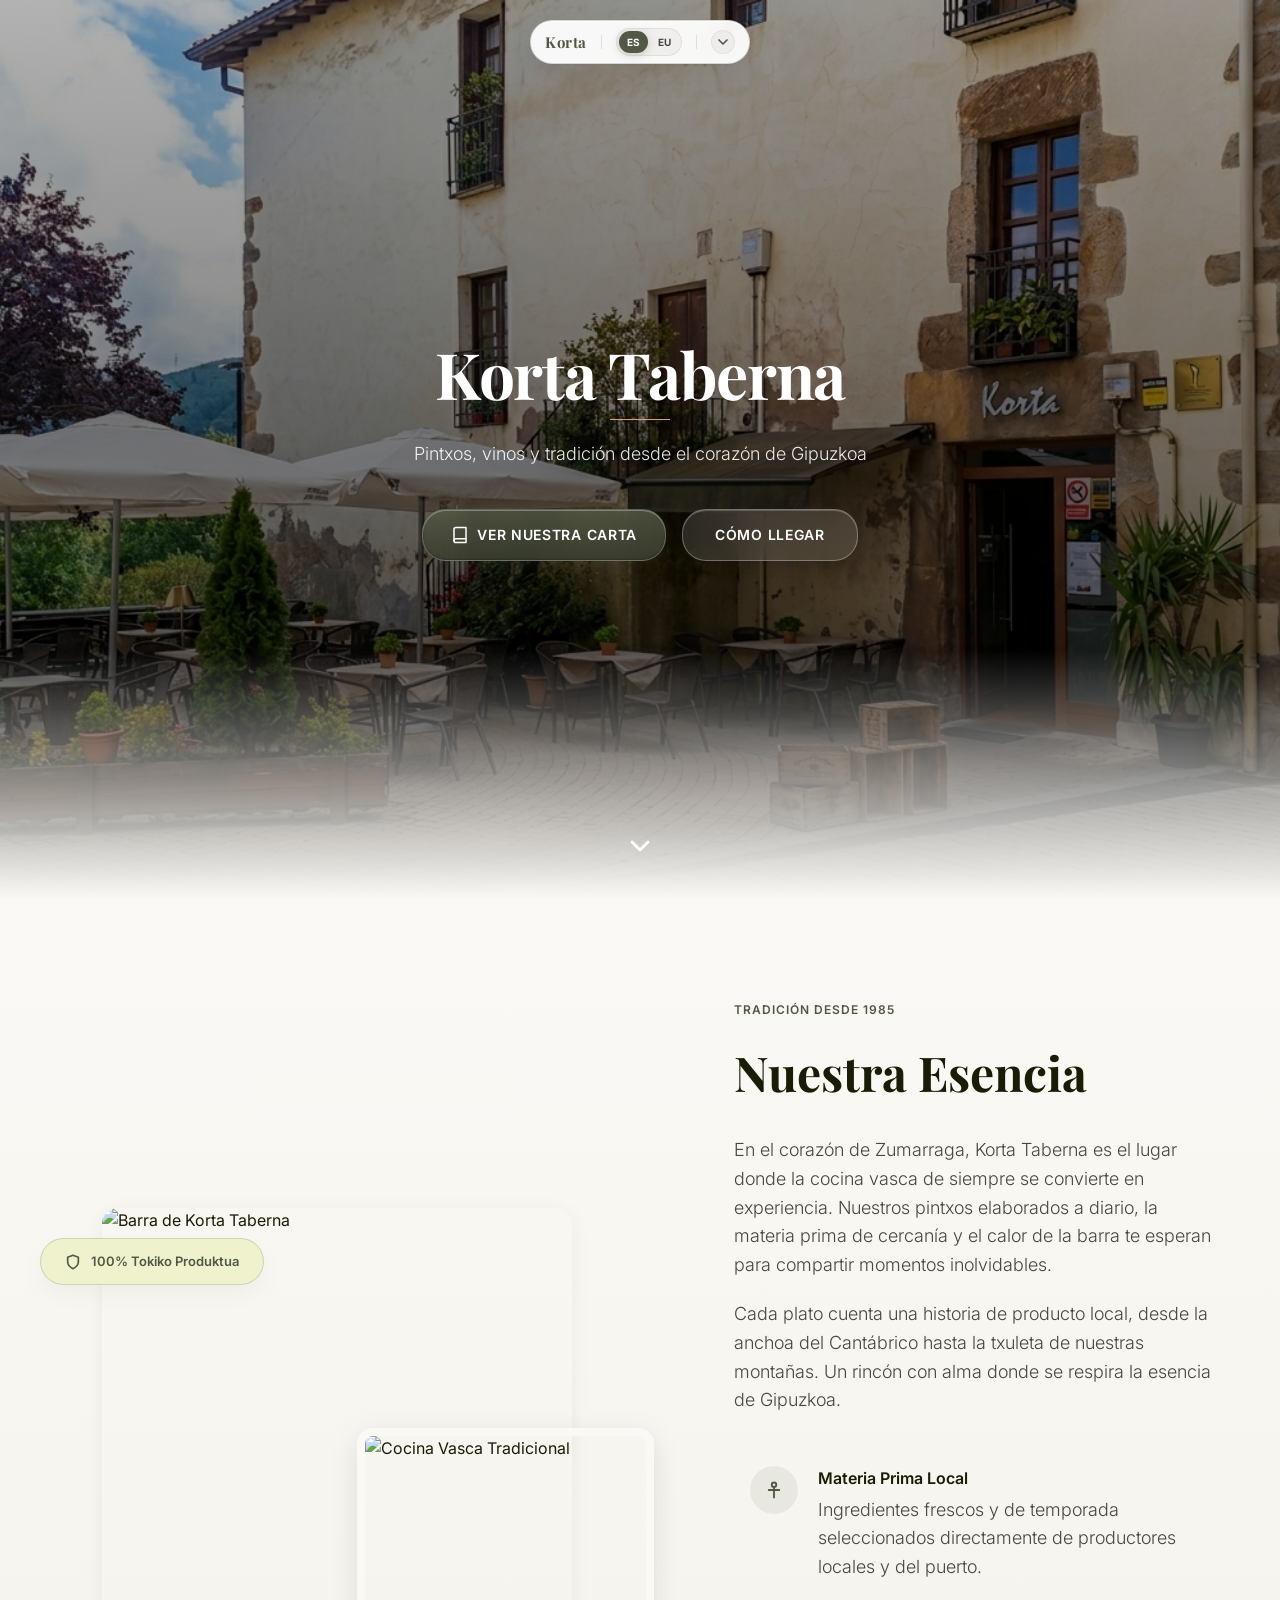
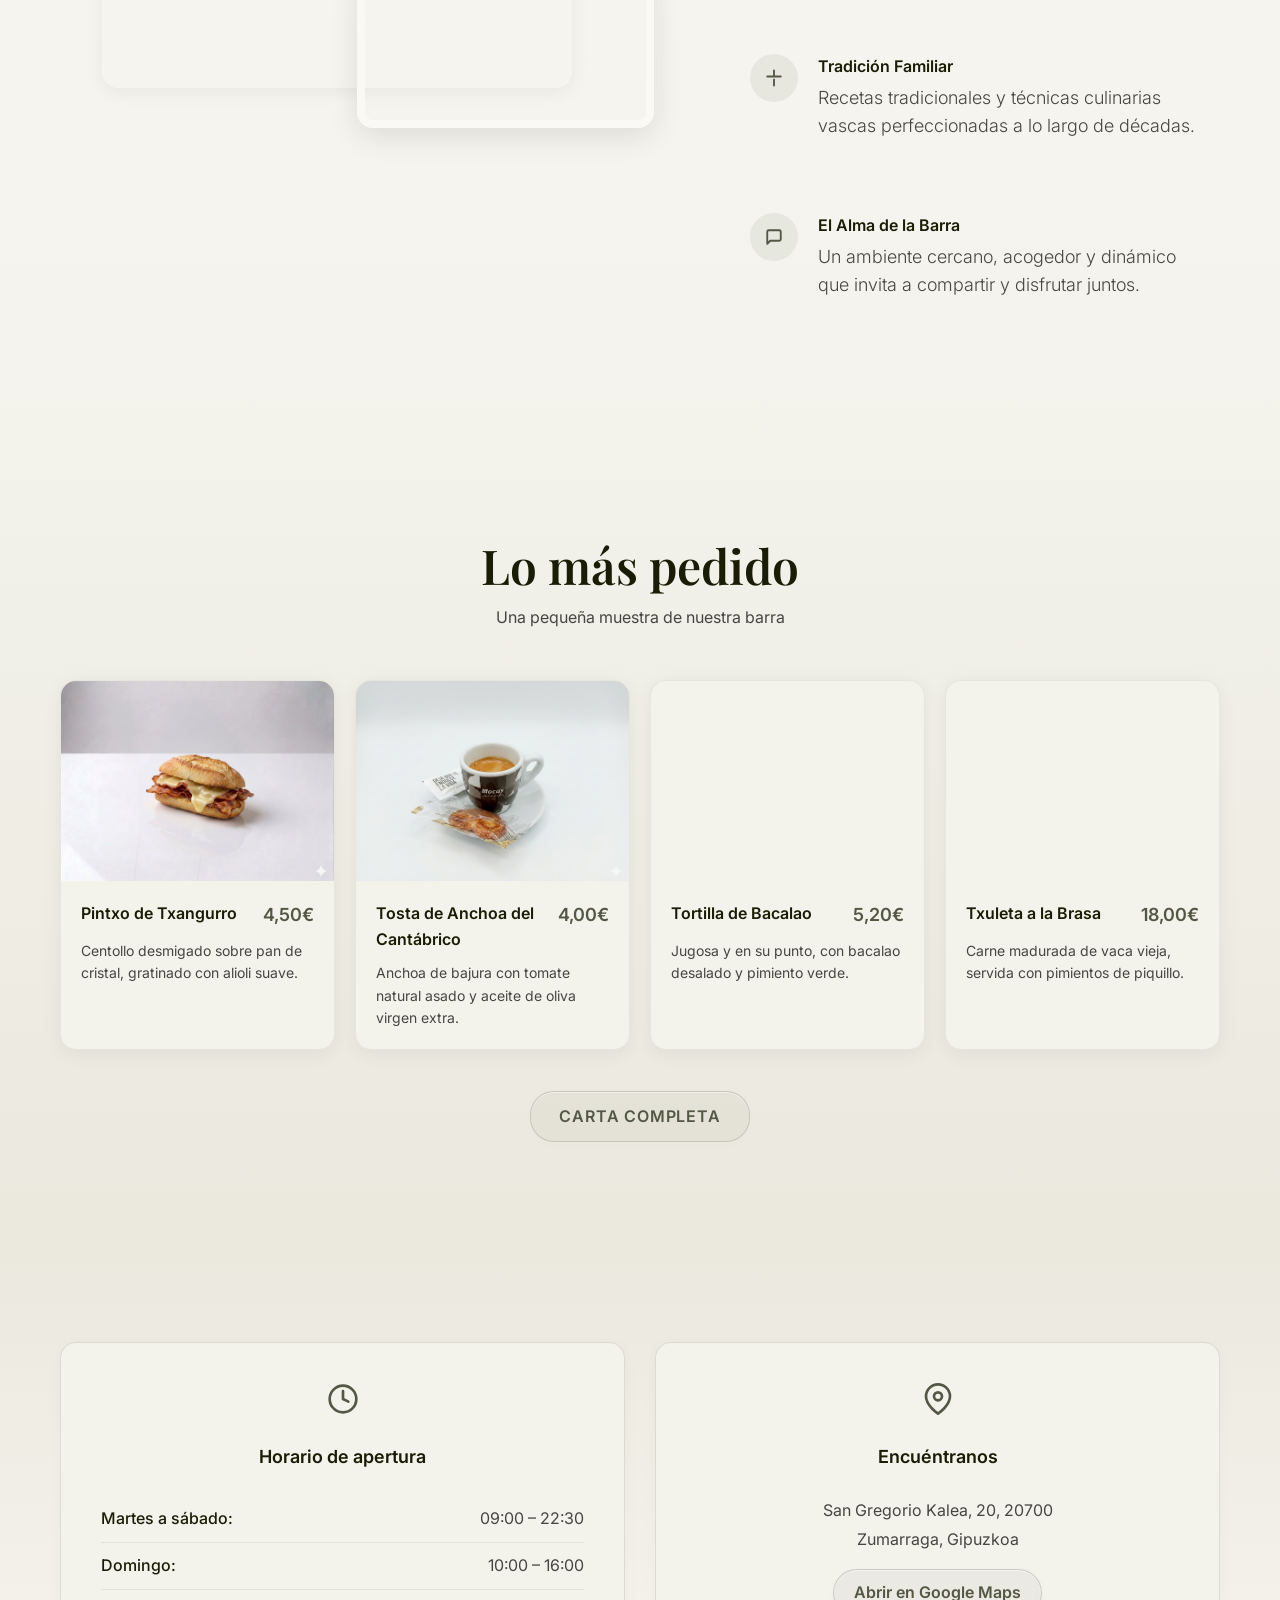
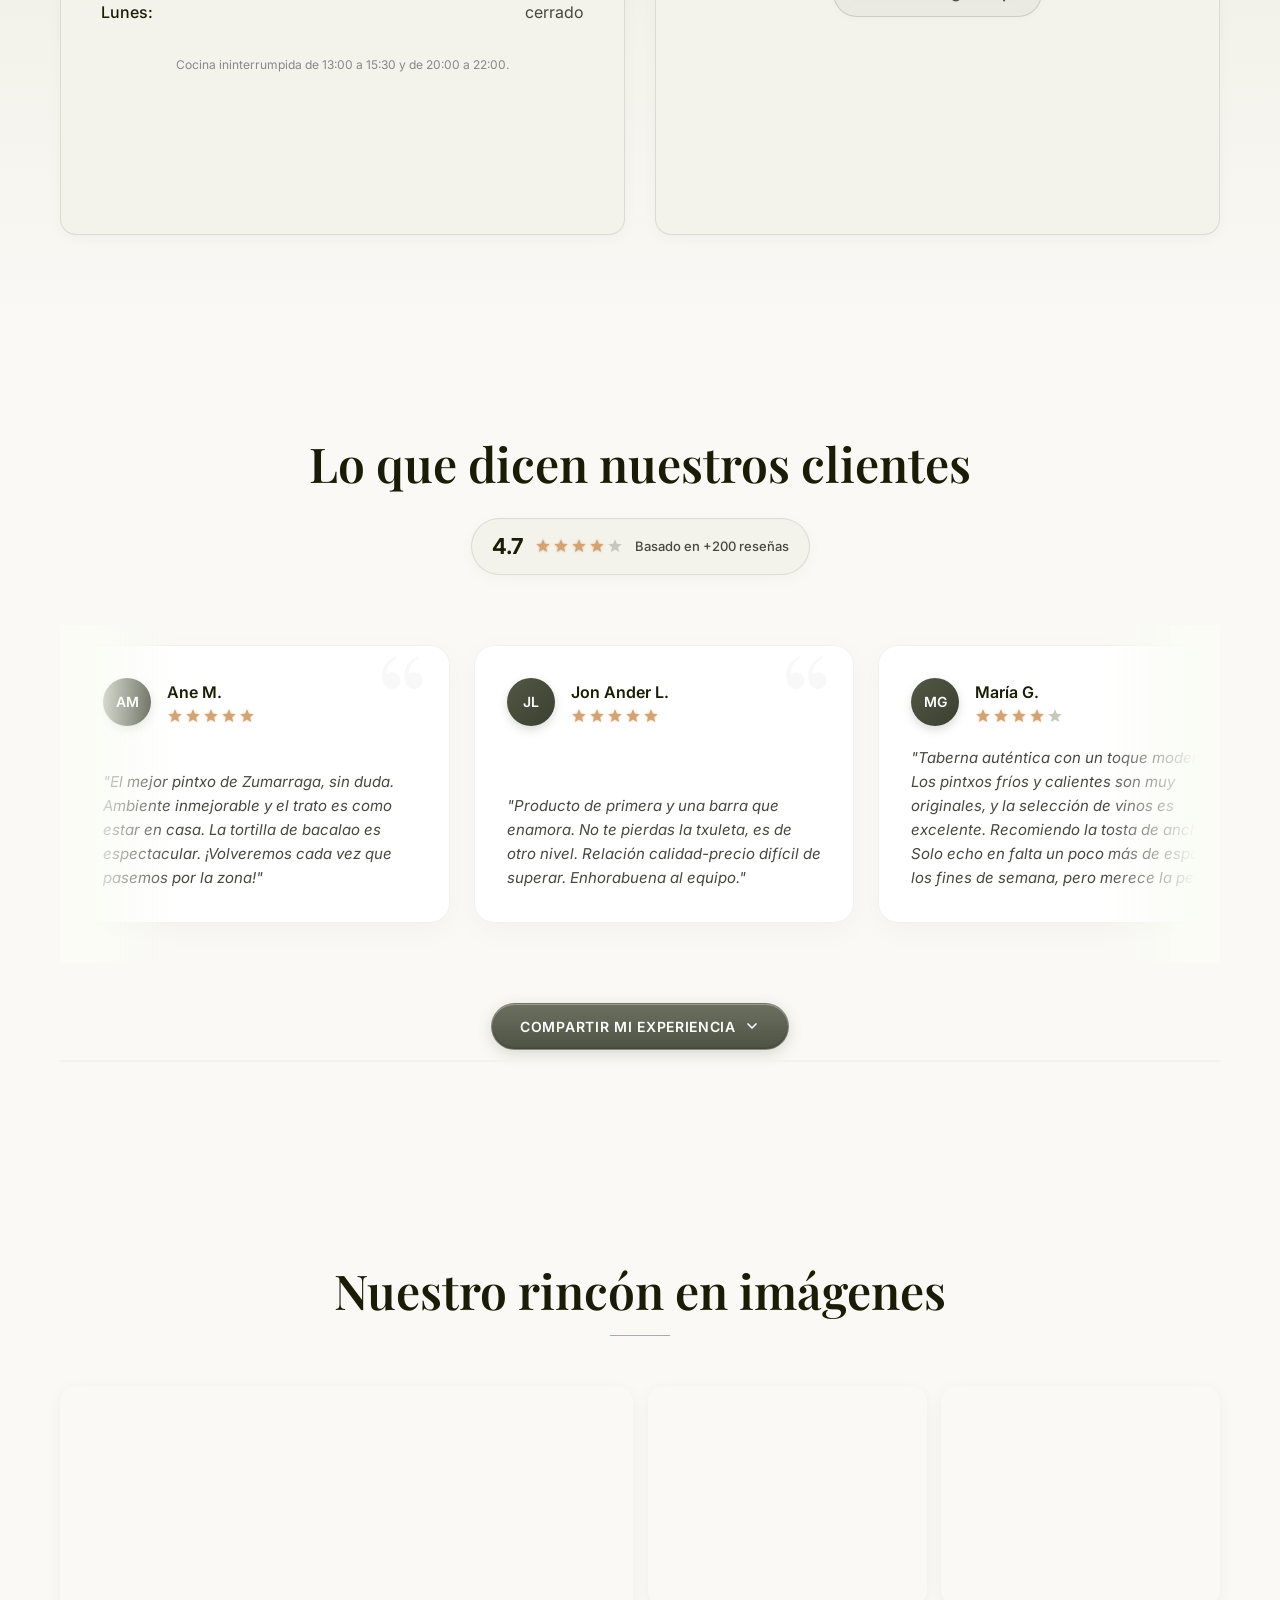
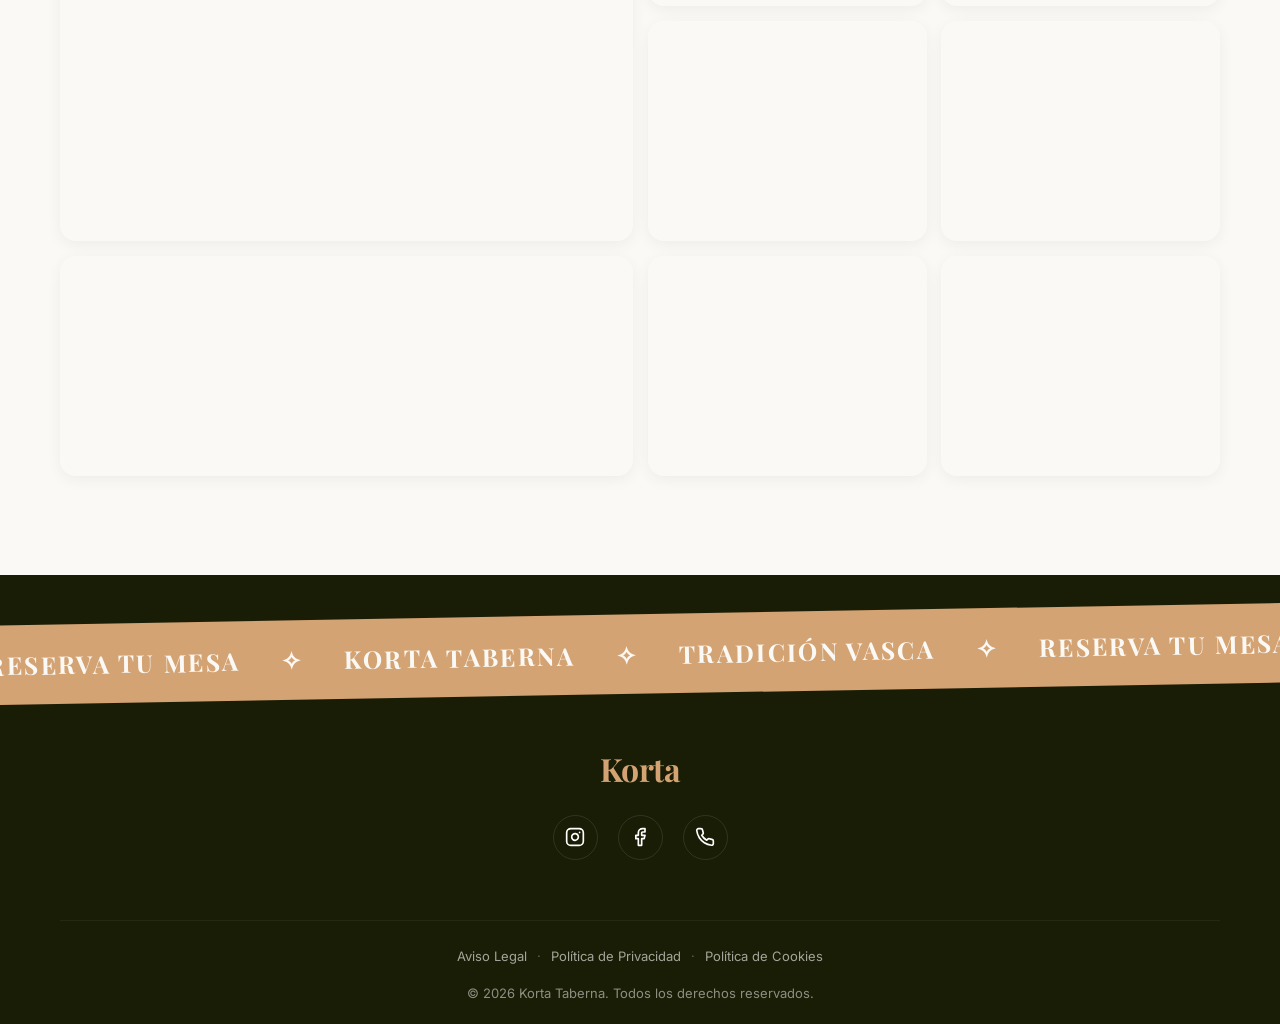
==== commit e9ea24eb: "Guardando cambios para permitir checkout de worktree" ====
--- a/code.html
+++ b/code.html
@@ -3,8 +3,9 @@
 <head>
     <meta charset="UTF-8">
     <meta name="viewport" content="width=device-width, initial-scale=1.0">
-    <title>Korta Taberna | El auténtico sabor de Zumarraga</title>
+    <title>Korta Taberna</title>
     <meta name="description" content="Korta Taberna en Zumarraga. Pintxos elaborados a diario, materia prima de cercanía y tradición vasca desde 1985.">
+    <link rel="icon" type="image/png" href="favicon.png?v=2">
     
     <!-- Google Fonts -->
     <link rel="preconnect" href="https://fonts.googleapis.com">
@@ -353,6 +354,157 @@
             border-top: 1px solid rgba(83, 88, 69, 0.08);
         }
 
+        /* MODO RESEÑA EN LA ISLA DINÁMICA (TAKEOVER LIMPIO) */
+        .dynamic-island.mode-review {
+            width: 320px;
+            max-width: 95%;
+            height: auto;
+            max-height: 420px;
+            padding: 18px;
+            border-radius: 24px;
+            cursor: default;
+        }
+
+        .dynamic-island.mode-review .island-main-row,
+        .dynamic-island.mode-review .island-content-row {
+            display: none !important;
+        }
+
+        .island-review-row {
+            width: 100%;
+            display: flex;
+            flex-direction: column;
+            gap: 12px;
+            animation: fadeIn 0.4s ease-out;
+        }
+
+        .island-review-header {
+            display: flex;
+            align-items: center;
+            gap: 10px;
+            border-bottom: 1px solid rgba(83, 88, 69, 0.08);
+            padding-bottom: 8px;
+            margin-bottom: 4px;
+        }
+
+        .island-review-back {
+            background: none;
+            border: none;
+            cursor: pointer;
+            color: var(--color-primary);
+            display: flex;
+            align-items: center;
+            justify-content: center;
+            width: 24px;
+            height: 24px;
+            border-radius: 50%;
+            background: rgba(83, 88, 69, 0.06);
+            border: 1px solid rgba(83, 88, 69, 0.08);
+            transition: all 0.3s ease;
+        }
+
+        .island-review-back:hover {
+            background: rgba(83, 88, 69, 0.12);
+            color: var(--color-primary-hover);
+        }
+
+        .island-review-form {
+            display: flex;
+            flex-direction: column;
+            gap: 10px;
+            width: 100%;
+        }
+
+        .island-review-form input[type="text"],
+        .island-review-form textarea {
+            width: 100%;
+            border: 1px solid rgba(83, 88, 69, 0.12) !important;
+            background: rgba(255, 255, 255, 0.6) !important;
+            border-radius: 12px !important;
+            padding: 8px 12px !important;
+            font-size: 12px !important;
+            color: var(--color-text-main) !important;
+            font-family: var(--font-body);
+            transition: all 0.3s cubic-bezier(0.16, 1, 0.3, 1) !important;
+        }
+
+        .island-review-form input[type="text"]:focus,
+        .island-review-form textarea:focus {
+            outline: none !important;
+            border-color: var(--color-primary) !important;
+            background: rgba(255, 255, 255, 0.95) !important;
+            box-shadow: 0 0 0 3px rgba(83, 88, 69, 0.08) !important;
+        }
+
+        .island-rating-container {
+            display: flex;
+            align-items: center;
+            justify-content: space-between;
+            background: rgba(83, 88, 69, 0.04);
+            padding: 6px 12px;
+            border-radius: 12px;
+            border: 1px solid rgba(83, 88, 69, 0.08);
+        }
+
+        .island-review-form button[type="submit"] {
+            background: linear-gradient(180deg, rgba(83, 88, 69, 0.9) 0%, rgba(59, 63, 48, 0.95) 100%);
+            backdrop-filter: blur(12px);
+            -webkit-backdrop-filter: blur(12px);
+            color: var(--color-white);
+            padding: 10px 16px;
+            border-radius: 20px;
+            font-family: var(--font-body);
+            font-size: 11px;
+            font-weight: 600;
+            border: 1px solid rgba(255, 255, 255, 0.2);
+            cursor: pointer;
+            box-shadow: 
+                0 4px 12px rgba(83, 88, 69, 0.12),
+                inset 0 1px 0 rgba(255, 255, 255, 0.25);
+            transition: all 0.3s cubic-bezier(0.16, 1, 0.3, 1);
+            text-transform: uppercase;
+            letter-spacing: 0.05em;
+            display: flex;
+            align-items: center;
+            justify-content: center;
+            width: 100%;
+            height: 34px;
+            margin-top: 4px;
+        }
+
+        .island-review-form button[type="submit"]:hover {
+            transform: translateY(-1px);
+            box-shadow: 
+                0 6px 16px rgba(83, 88, 69, 0.2),
+                inset 0 1px 0 rgba(255, 255, 255, 0.35);
+        }
+
+        .island-write-review-trigger-btn {
+            display: inline-flex;
+            align-items: center;
+            justify-content: center;
+            background: rgba(83, 88, 69, 0.05);
+            color: var(--color-primary) !important;
+            border: 1px solid rgba(83, 88, 69, 0.12);
+            border-radius: 16px;
+            padding: 5px 12px;
+            font-size: 11px;
+            font-weight: 600;
+            text-transform: uppercase;
+            letter-spacing: 0.05em;
+            transition: all 0.3s cubic-bezier(0.16, 1, 0.3, 1);
+            margin-top: 2px;
+            text-decoration: none;
+        }
+
+        .island-write-review-trigger-btn:hover {
+            background: var(--color-primary);
+            color: var(--color-white) !important;
+            border-color: var(--color-primary);
+            transform: translateY(-1px);
+            box-shadow: 0 4px 10px rgba(83, 88, 69, 0.15);
+        }
+
         .dynamic-island .nav-menu {
             display: flex;
             flex-direction: column;
@@ -362,34 +514,39 @@
         }
 
         .dynamic-island .nav-menu a {
+            display: flex;
+            align-items: center;
+            justify-content: center;
+            width: 100%;
+            padding: 8px 12px;
+            border-radius: 16px;
+            background: rgba(83, 88, 69, 0.04);
+            border: 1px solid rgba(83, 88, 69, 0.08);
             font-family: var(--font-body);
-            font-size: 13px;
+            font-size: 12px;
             font-weight: 600;
-            color: var(--color-text-sec);
+            color: var(--color-text-main);
             text-transform: uppercase;
-            letter-spacing: 0.08em;
-            position: relative;
-            transition: var(--transition);
+            letter-spacing: 0.05em;
+            transition: all 0.3s cubic-bezier(0.16, 1, 0.3, 1);
+            text-decoration: none;
         }
 
         .dynamic-island .nav-menu a:hover {
-            color: var(--color-primary);
-        }
-
-        .dynamic-island .nav-menu a::after {
-            content: '';
-            position: absolute;
-            width: 0;
-            height: 2px;
-            bottom: -4px;
-            left: 50%;
-            background-color: var(--color-primary);
-            transition: var(--transition);
-            transform: translateX(-50%);
-        }
-
-        .dynamic-island .nav-menu a:hover::after {
-            width: 100%;
+            background: var(--color-primary);
+            color: var(--color-white) !important;
+            border-color: var(--color-primary);
+            transform: translateY(-2px);
+            box-shadow: 0 4px 12px rgba(83, 88, 69, 0.15);
+        }
+
+        /* Animación para el icono dentro de los botones */
+        .dynamic-island .nav-menu a svg {
+            transition: transform 0.3s ease;
+        }
+        
+        .dynamic-island .nav-menu a:hover svg {
+            transform: scale(1.1);
         }
 
         .dynamic-island .header-actions {
@@ -1114,162 +1271,160 @@
         .gallery-grid {
             display: grid;
             grid-template-columns: repeat(4, 1fr);
+            grid-auto-rows: 220px;
             gap: 15px;
         }
 
         .gallery-item {
-            height: 250px;
             background-size: cover;
             background-position: center;
             border-radius: 16px; /* Soft geometric corner matching system */
             transition: transform var(--transition);
             overflow: hidden;
+            box-shadow: 0 4px 15px rgba(0,0,0,0.05);
         }
 
         .gallery-item:hover {
-            transform: scale(1.05);
+            transform: scale(1.03);
             z-index: 10;
-            box-shadow: 0 10px 20px rgba(0,0,0,0.15);
-        }
+            box-shadow: 0 10px 25px rgba(0,0,0,0.15);
+        }
+
+        .gallery-item:nth-child(1) { grid-column: span 2; grid-row: span 2; }
+        .gallery-item:nth-child(6) { grid-column: span 2; grid-row: span 1; }
 
         /* FOOTER */
         .footer {
             background-color: var(--color-footer-bg);
-            padding: 80px 0 30px;
+            padding: 40px 0 20px;
             color: var(--color-footer-text);
-        }
-
-        .footer-grid {
-            display: grid;
-            grid-template-columns: 1.5fr 1fr 1.5fr 1.5fr;
+            overflow: hidden;
+        }
+
+        .footer-marquee-wrap {
+            width: 100vw;
+            margin-left: calc(-50vw + 50%);
+            background: var(--color-gold);
+            color: var(--color-bg);
+            padding: 20px 0;
+            margin-bottom: 50px;
+            cursor: pointer;
+            position: relative;
+            transform: rotate(-1deg) scale(1.02);
+            transition: transform 0.4s ease;
+        }
+
+        .footer-marquee-wrap:hover {
+            transform: rotate(0deg) scale(1.05);
+            background: #fff;
+            color: var(--color-primary);
+        }
+
+        .footer-marquee {
+            display: flex;
+            white-space: nowrap;
             gap: 40px;
-            margin-bottom: 60px;
+            font-family: var(--font-heading);
+            font-size: 24px;
+            font-weight: 700;
+            text-transform: uppercase;
+            letter-spacing: 2px;
+            animation: marqueeScroll 20s linear infinite;
+        }
+        
+        .footer-marquee-wrap:hover .footer-marquee {
+            animation-play-state: paused;
+        }
+
+        @keyframes marqueeScroll {
+            0% { transform: translateX(0); }
+            100% { transform: translateX(-50%); }
+        }
+
+        .footer-minimal {
+            display: flex;
+            flex-direction: column;
+            align-items: center;
+            text-align: center;
+            gap: 30px;
+        }
+
+        .footer-col-minimal {
+            display: flex;
+            flex-direction: column;
+            align-items: center;
+            gap: 20px;
         }
 
         .footer-logo {
             font-family: var(--font-heading);
-            font-size: 24px;
-            font-weight: 600;
-            color: var(--color-white);
-            margin-bottom: 10px;
-        }
-
-        .footer-tagline {
-            font-size: 13px;
-            margin-bottom: 20px;
-        }
-
-        .social-links {
-            display: flex;
-            gap: 15px;
-        }
-
-        .social-links a {
-            color: var(--color-footer-text);
-        }
-
-        .social-links a:hover {
-            color: var(--color-white);
-        }
-
-        .footer-title {
-            color: var(--color-white);
-            font-size: 14px;
-            font-weight: 600;
-            margin-bottom: 20px;
-            text-transform: uppercase;
-            letter-spacing: 0.05em;
-        }
-
-        .footer-links, .footer-contact {
-            list-style: none;
-        }
-
-        .footer-links li, .footer-contact li {
-            margin-bottom: 12px;
-            font-size: 14px;
-        }
-
-        .footer-links a:hover, .footer-contact a:hover {
-            color: var(--color-white);
-        }
-
-        .newsletter-form {
-            display: flex;
-            flex-direction: column;
-            gap: 10px;
-        }
-
-        .newsletter-form input {
-            background: transparent;
-            border: 1px solid var(--color-primary);
-            padding: 12px;
-            border-radius: 6px;
-            color: var(--color-white);
-            font-family: var(--font-body);
-        }
-
-        .newsletter-form input::placeholder {
-            color: #888;
-        }
-
-        .newsletter-form button {
-            display: inline-flex;
+            font-size: 32px;
+            font-weight: 700;
+            color: var(--color-gold);
+            letter-spacing: -0.5px;
+        }
+
+        .social-links-minimal {
+            display: flex;
+            gap: 20px;
+        }
+
+        .social-links-minimal a {
+            display: flex;
             align-items: center;
             justify-content: center;
-            background: linear-gradient(180deg, rgba(83, 88, 69, 0.85) 0%, rgba(59, 63, 48, 0.9) 100%);
-            backdrop-filter: blur(12px);
-            -webkit-backdrop-filter: blur(12px);
+            width: 45px;
+            height: 45px;
+            border-radius: 50%;
+            border: 1px solid rgba(255, 255, 255, 0.1);
             color: var(--color-white);
-            padding: 12px 24px;
-            border-radius: 24px;
-            font-family: var(--font-body);
-            font-size: 14px;
-            font-weight: 600;
-            border: 1px solid rgba(255, 255, 255, 0.2);
-            cursor: pointer;
-            box-shadow: 
-                0 4px 15px rgba(83, 88, 69, 0.2),
-                inset 0 1px 0 rgba(255, 255, 255, 0.3),
-                inset 0 -1px 2px rgba(0, 0, 0, 0.2);
-            transition: all 0.4s cubic-bezier(0.16, 1, 0.3, 1);
-            text-transform: uppercase;
-            letter-spacing: 0.05em;
-        }
-
-        .newsletter-form button:hover {
-            transform: translateY(-2px) scale(1.02);
-            box-shadow: 
-                0 8px 25px rgba(83, 88, 69, 0.3),
-                inset 0 1px 0 rgba(255, 255, 255, 0.4);
-            background: linear-gradient(180deg, rgba(83, 88, 69, 0.95) 0%, rgba(59, 63, 48, 0.98) 100%);
-        }
-
-        .footer-divider {
-            border: none;
-            height: 1px;
-            background-color: #333;
-            margin-bottom: 30px;
-        }
-
-        .footer-bottom {
-            text-align: center;
-        }
-
-        .credit-link {
-            display: inline-block;
-            color: var(--color-footer-text);
+            transition: all 0.3s ease;
+        }
+
+        .social-links-minimal a:hover {
+            background: var(--color-gold);
+            color: var(--color-footer-bg);
+            border-color: var(--color-gold);
+            transform: translateY(-3px);
+            box-shadow: 0 5px 15px rgba(212, 163, 115, 0.2);
+        }
+
+        .footer-bottom-minimal {
+            display: flex;
+            flex-direction: column;
+            gap: 12px;
             font-size: 13px;
-            margin-bottom: 10px;
-        }
-
-        .credit-link:hover {
-            color: var(--color-white);
-        }
-
-        .copyright {
-            font-size: 12px;
-            color: #666;
+            color: rgba(255, 255, 255, 0.5);
+            margin-top: 30px;
+            border-top: 1px solid rgba(255, 255, 255, 0.05);
+            padding-top: 25px;
+            width: 100%;
+        }
+
+        .footer-bottom-minimal a {
+            color: rgba(255, 255, 255, 0.6);
+            transition: color 0.3s;
+            text-decoration: none;
+        }
+
+        .footer-bottom-minimal a:hover {
+            color: var(--color-gold);
+        }
+
+        .legal-links {
+            display: flex;
+            justify-content: center;
+            flex-wrap: wrap;
+            gap: 10px;
+            margin-bottom: 5px;
+        }
+
+        .legal-links span {
+            color: rgba(255, 255, 255, 0.3);
+        }
+
+        .floating-lang-island {
+            display: none;
         }
 
         /* RESPONSIVE */
@@ -1590,9 +1745,21 @@
         <div class="island-content-row">
             <!-- Menú de navegación atajos -->
             <div class="nav-menu">
-                <a href="#carta" data-key="nav_carta">Carta</a>
-                <a href="#reseñas" data-key="nav_reseñas">Reseñas</a>
-                <a href="#contacto" data-key="nav_contacto">Contacto</a>
+                <a href="#carta" class="island-nav-btn">
+                    <svg width="14" height="14" viewBox="0 0 24 24" fill="none" stroke="currentColor" stroke-width="2.5" stroke-linecap="round" stroke-linejoin="round" style="margin-right: 6px;"><path d="M4 19.5A2.5 2.5 0 0 1 6.5 17H20"></path><path d="M6.5 2H20v20H6.5A2.5 2.5 0 0 1 4 19.5v-15A2.5 2.5 0 0 1 6.5 2z"></path></svg>
+                    <span data-key="nav_carta">Carta</span>
+                </a>
+                <a href="#contacto" class="island-nav-btn">
+                    <svg width="14" height="14" viewBox="0 0 24 24" fill="none" stroke="currentColor" stroke-width="2.5" stroke-linecap="round" stroke-linejoin="round" style="margin-right: 6px;"><path d="M21 10c0 7-9 13-9 13s-9-6-9-13a9 9 0 0 1 18 0z"></path><circle cx="12" cy="10" r="3"></circle></svg>
+                    <span data-key="nav_contacto">Contacto</span>
+                </a>
+                <a href="#" id="island-write-review-trigger" class="island-write-review-trigger-btn">
+                    <svg width="14" height="14" viewBox="0 0 24 24" fill="none" stroke="currentColor" stroke-width="2.5" stroke-linecap="round" stroke-linejoin="round" style="margin-right: 6px;">
+                        <path d="M11 4H4a2 2 0 0 0-2 2v14a2 2 0 0 0 2 2h14a2 2 0 0 0 2-2v-7"></path>
+                        <path d="M18.5 2.5a2.121 2.121 0 1 1 3 3L12 15l-4 1 1-4 9.5-9.5z"></path>
+                    </svg>
+                    <span data-key="nav_write_review">Dejar Reseña</span>
+                </a>
             </div>
 
             <!-- Acciones -->
@@ -1603,6 +1770,47 @@
                         <polyline points="9 18 15 12 9 6"></polyline>
                     </svg>
                 </a>
+            </div>
+        </div>
+
+        <!-- APARTADO DE RESEÑA DENTRO DE LA ISLA (DESPLEGABLE INTERNO) -->
+        <div class="island-review-row" id="island-review-row" style="display: none;">
+            <div class="island-review-header">
+                <button type="button" class="island-review-back" id="island-review-back" aria-label="Volver">
+                    <svg width="14" height="14" viewBox="0 0 24 24" fill="none" stroke="currentColor" stroke-width="2.5" stroke-linecap="round" stroke-linejoin="round">
+                        <line x1="19" y1="12" x2="5" y2="12"></line>
+                        <polyline points="12 19 5 12 12 5"></polyline>
+                    </svg>
+                </button>
+                <span style="font-size: 13px; font-weight: 600; color: var(--color-text-main);" data-key="write_review_title">Comparte tu experiencia</span>
+            </div>
+            <form id="island-add-review-form" class="island-review-form">
+                <input type="text" id="island-review-name" required placeholder="Tu nombre">
+                
+                <div class="island-rating-container">
+                    <span data-key="form_rating_label" style="font-size: 11px; font-weight: 600; color: var(--color-text-sec);">Tu valoración</span>
+                    <div class="star-rating-widget island-stars">
+                        <button type="button" class="star-btn island-star-btn" data-value="5" style="font-size: 18px;">★</button>
+                        <button type="button" class="star-btn island-star-btn" data-value="4" style="font-size: 18px;">★</button>
+                        <button type="button" class="star-btn island-star-btn" data-value="3" style="font-size: 18px;">★</button>
+                        <button type="button" class="star-btn island-star-btn" data-value="2" style="font-size: 18px;">★</button>
+                        <button type="button" class="star-btn island-star-btn" data-value="1" style="font-size: 18px;">★</button>
+                    </div>
+                    <input type="hidden" id="island-review-rating" value="5" required>
+                </div>
+
+                <textarea id="island-review-comment" required placeholder="Escribe aquí tu opinión..." rows="2" style="resize: none;"></textarea>
+                
+                <button type="submit">
+                    <span data-key="form_submit_text">Enviar reseña</span>
+                </button>
+            </form>
+            
+            <div id="island-form-success-msg" style="display: none; align-items: center; justify-content: center; gap: 8px; margin-top: 8px; padding: 10px; background-color: rgba(83, 88, 69, 0.08); border-radius: 8px; border: 1px solid rgba(83, 88, 69, 0.2); color: var(--color-primary); font-size: 11px; font-weight: 500; text-align: center;">
+                <svg width="14" height="14" viewBox="0 0 24 24" fill="none" stroke="#535845" stroke-width="2.5" stroke-linecap="round" stroke-linejoin="round">
+                    <polyline points="20 6 9 17 4 12"></polyline>
+                </svg>
+                <span data-key="form_success_message">¡Muchas gracias! Tu reseña ha sido añadida correctamente.</span>
             </div>
         </div>
     </nav>
@@ -1956,67 +2164,58 @@
 
     <!-- 8. FOOTER -->
     <footer class="footer reveal">
-        <div class="container">
-            <div class="footer-grid">
-                <!-- Columna 1 -->
-                <div class="footer-col stagger-item">
-                    <div class="footer-logo">Korta Taberna</div>
-                    <p class="footer-tagline" data-key="footer_tagline">Pintxos y tradición desde Zumarraga</p>
-                    <div class="social-links">
-                        <a href="#" aria-label="Instagram">
-                            <svg width="20" height="20" viewBox="0 0 24 24" fill="none" stroke="currentColor" stroke-width="2" stroke-linecap="round" stroke-linejoin="round"><rect x="2" y="2" width="20" height="20" rx="5" ry="5"></rect><path d="M16 11.37A4 4 0 1 1 12.63 8 4 4 0 0 1 16 11.37z"></path><line x1="17.5" y1="6.5" x2="17.51" y2="6.5"></line></svg>
-                        </a>
-                        <a href="#" aria-label="Facebook">
-                            <svg width="20" height="20" viewBox="0 0 24 24" fill="none" stroke="currentColor" stroke-width="2" stroke-linecap="round" stroke-linejoin="round"><path d="M18 2h-3a5 5 0 0 0-5 5v3H7v4h3v8h4v-8h3l1-4h-4V7a1 1 0 0 1 1-1h3z"></path></svg>
-                        </a>
-                    </div>
-                </div>
-
-                <!-- Columna 2 -->
-                <div class="footer-col stagger-item">
-                    <h4 class="footer-title" data-key="footer_links_title">Enlaces</h4>
-                    <ul class="footer-links">
-                        <li><a href="#carta" data-key="nav_carta">Carta</a></li>
-                        <li><a href="#sobre-nosotros" data-key="nav_esencia">Sobre nosotros</a></li>
-                        <li><a href="#contacto" data-key="nav_contacto">Contacto</a></li>
-                        <li><a href="#">Aviso legal</a></li>
-                        <li><a href="#">Política de privacidad</a></li>
-                    </ul>
-                </div>
-
-                <!-- Columna 3 -->
-                <div class="footer-col stagger-item">
-                    <h4 class="footer-title" data-key="footer_contact_title">Contacto</h4>
-                    <ul class="footer-contact">
-                        <li><a href="tel:+34943715288">+34 943 71 52 88</a></li>
-                        <li>San Gregorio Kalea, 20, 20700<br>Zumarraga, Gipuzkoa</li>
-                        <li><a href="mailto:hola@kortataberna.com">hola@kortataberna.com</a></li>
-                    </ul>
-                </div>
-
-                <!-- Columna 4 -->
-                <div class="footer-col stagger-item">
-                    <h4 class="footer-title" data-key="footer_newsletter_title">Recibe nuestras novedades y eventos</h4>
-                    <form class="newsletter-form" onsubmit="event.preventDefault(); alert('¡Gracias por suscribirte!');">
-                        <input type="email" placeholder="Tu email" data-placeholder-key="footer_newsletter_placeholder" required>
-                        <button type="submit" data-key="footer_newsletter_btn">Suscribirse</button>
-                    </form>
+        <!-- Interactive Marquee -->
+        <div class="footer-marquee-wrap" onclick="window.location.href='#contacto'">
+            <div class="footer-marquee">
+                <span>RESERVA TU MESA</span>
+                <span>✧</span>
+                <span>KORTA TABERNA</span>
+                <span>✧</span>
+                <span>TRADICIÓN VASCA</span>
+                <span>✧</span>
+                <span>RESERVA TU MESA</span>
+                <span>✧</span>
+                <span>KORTA TABERNA</span>
+                <span>✧</span>
+                <span>TRADICIÓN VASCA</span>
+                <span>✧</span>
+                <span>RESERVA TU MESA</span>
+                <span>✧</span>
+                <span>KORTA TABERNA</span>
+                <span>✧</span>
+                <span>TRADICIÓN VASCA</span>
+                <span>✧</span>
+            </div>
+        </div>
+
+        <div class="container footer-minimal">
+            <div class="footer-col-minimal">
+                <div class="footer-logo">Korta</div>
+                <div class="social-links-minimal">
+                    <a href="#" aria-label="Instagram">
+                        <svg width="20" height="20" viewBox="0 0 24 24" fill="none" stroke="currentColor" stroke-width="2" stroke-linecap="round" stroke-linejoin="round"><rect x="2" y="2" width="20" height="20" rx="5" ry="5"></rect><path d="M16 11.37A4 4 0 1 1 12.63 8 4 4 0 0 1 16 11.37z"></path><line x1="17.5" y1="6.5" x2="17.51" y2="6.5"></line></svg>
+                    </a>
+                    <a href="#" aria-label="Facebook">
+                        <svg width="20" height="20" viewBox="0 0 24 24" fill="none" stroke="currentColor" stroke-width="2" stroke-linecap="round" stroke-linejoin="round"><path d="M18 2h-3a5 5 0 0 0-5 5v3H7v4h3v8h4v-8h3l1-4h-4V7a1 1 0 0 1 1-1h3z"></path></svg>
+                    </a>
+                    <a href="tel:+34943715288" aria-label="Teléfono">
+                        <svg width="20" height="20" viewBox="0 0 24 24" fill="none" stroke="currentColor" stroke-width="2" stroke-linecap="round" stroke-linejoin="round"><path d="M22 16.92v3a2 2 0 0 1-2.18 2 19.79 19.79 0 0 1-8.63-3.07 19.5 19.5 0 0 1-6-6 19.79 19.79 0 0 1-3.07-8.67A2 2 0 0 1 4.11 2h3a2 2 0 0 1 2 1.72 12.84 12.84 0 0 0 .7 2.81 2 2 0 0 1-.45 2.11L8.09 9.91a16 16 0 0 0 6 6l1.27-1.27a2 2 0 0 1 2.11-.45 12.84 12.84 0 0 0 2.81.7A2 2 0 0 1 22 16.92z"></path></svg>
+                    </a>
                 </div>
             </div>
-            <hr class="footer-divider">
-
-            <div class="footer-bottom">
-                <a href="https://www.instagram.com/jakesroodriguez" target="_blank" rel="noopener noreferrer" class="credit-link">Made by @jakesroodriguez</a>
-                <p class="copyright" data-key="footer_copyright">© 2026 Korta Taberna. Todos los derechos reservados.</p>
+
+            <div class="footer-bottom-minimal">
+                <div class="legal-links">
+                    <a href="#">Aviso Legal</a>
+                    <span>·</span>
+                    <a href="#">Política de Privacidad</a>
+                    <span>·</span>
+                    <a href="#">Política de Cookies</a>
+                </div>
+                <span data-key="footer_copyright">© 2026 Korta Taberna. Todos los derechos reservados.</span>
             </div>
         </div>
     </footer>
-
-    <!-- Isla Flotante de Idioma (Visible en Scroll/Móvil) -->
-    <div class="floating-lang-island" id="floating-lang-island">
-        <button class="lang-btn active" data-lang="es">ES</button>
-        <button class="lang-btn" data-lang="eu">EU</button>
-    </div>
 
     <!-- Script para Interactividad: Idioma, Reseñas y Revelado con Scroll -->
     <script>
@@ -2028,6 +2227,7 @@
                 nav_galeria: "Galería",
                 nav_esencia: "Sobre Nosotros",
                 nav_contacto: "Contacto",
+                nav_write_review: "Dejar Reseña",
                 nav_reseñas: "Reseñas",
                 nav_reserve: "Reservar",
                 hero_title: "Korta Taberna",
@@ -2092,6 +2292,7 @@
                 nav_galeria: "Galeria",
                 nav_esencia: "Gure Esentzia",
                 nav_contacto: "Kontaktua",
+                nav_write_review: "Iritzia utzi",
                 nav_reseñas: "Iritziak",
                 nav_reserve: "Erreserbatu",
                 hero_title: "Korta Taberna",
@@ -2306,8 +2507,13 @@
 
         // --- COMPORTAMIENTO EXPANSIÓN ISLA DINÁMICA ---
         const island = document.getElementById('header');
+        const islandReviewRow = document.getElementById('island-review-row');
+        const islandReviewBackBtn = document.getElementById('island-review-back');
         
         island.addEventListener('click', (e) => {
+            // No hacer nada al hacer clic si estamos en modo reseña dentro de la isla
+            if (island.classList.contains('mode-review')) return;
+            
             const isClickInsideContent = e.target.closest('.island-content-row');
             const isLangBtn = e.target.closest('.lang-btn');
             
@@ -2324,6 +2530,8 @@
         document.addEventListener('click', (e) => {
             if (!e.target.closest('#header')) {
                 island.classList.remove('expanded');
+                island.classList.remove('mode-review');
+                if (islandReviewRow) islandReviewRow.style.display = 'none';
             }
         });
 
@@ -2335,6 +2543,123 @@
             toggleReviewBtn.classList.toggle('active');
             collapsibleReviewSection.classList.toggle('expanded');
         });
+
+        // --- ABRIR FORMULARIO DE RESEÑAS DENTRO DE LA ISLA DINÁMICA ---
+        const islandWriteReviewTrigger = document.getElementById('island-write-review-trigger');
+
+        if (islandWriteReviewTrigger) {
+            islandWriteReviewTrigger.addEventListener('click', (e) => {
+                e.preventDefault();
+                e.stopPropagation(); // Evitar que el click cierre/altere la isla inmediatamente
+                
+                // Activar el modo de reseña en la isla
+                island.classList.add('mode-review');
+                if (islandReviewRow) islandReviewRow.style.display = 'flex';
+                
+                // Focus en el input del nombre dentro de la isla
+                setTimeout(() => {
+                    const nameInput = document.getElementById('island-review-name');
+                    if (nameInput) nameInput.focus();
+                }, 150);
+            });
+        }
+
+        if (islandReviewBackBtn) {
+            islandReviewBackBtn.addEventListener('click', (e) => {
+                e.preventDefault();
+                e.stopPropagation();
+                
+                // Volver al menú normal de la isla
+                island.classList.remove('mode-review');
+                if (islandReviewRow) islandReviewRow.style.display = 'none';
+            });
+        }
+
+        // --- ESTRELLAS EN EL FORMULARIO DE LA ISLA DINÁMICA ---
+        const islandStarBtns = document.querySelectorAll('.island-star-btn');
+        const islandRatingInput = document.getElementById('island-review-rating');
+
+        islandStarBtns.forEach(btn => {
+            btn.addEventListener('click', (e) => {
+                e.stopPropagation();
+                const val = btn.getAttribute('data-value');
+                islandRatingInput.value = val;
+                islandStarBtns.forEach(s => {
+                    if (parseInt(s.getAttribute('data-value')) <= parseInt(val)) {
+                        s.classList.add('selected');
+                    } else {
+                        s.classList.remove('selected');
+                    }
+                });
+            });
+
+            btn.addEventListener('mouseover', (e) => {
+                const val = btn.getAttribute('data-value');
+                islandStarBtns.forEach(s => {
+                    if (parseInt(s.getAttribute('data-value')) <= parseInt(val)) {
+                        s.style.color = 'var(--color-gold-hover)';
+                    } else {
+                        s.style.color = '#D1D5DB';
+                    }
+                });
+            });
+
+            btn.addEventListener('mouseout', () => {
+                islandStarBtns.forEach(s => {
+                    s.style.color = '';
+                });
+            });
+        });
+        islandStarBtns.forEach(s => s.classList.add('selected'));
+
+        // --- SUBMIT DEL FORMULARIO DE LA ISLA DINÁMICA ---
+        const islandReviewForm = document.getElementById('island-add-review-form');
+        const islandSuccessMsg = document.getElementById('island-form-success-msg');
+
+        if (islandReviewForm) {
+            islandReviewForm.addEventListener('submit', (e) => {
+                e.preventDefault();
+
+                const name = document.getElementById('island-review-name').value;
+                const rating = parseInt(islandRatingInput.value);
+                const comment = document.getElementById('island-review-comment').value;
+                const initials = name.split(' ').map(n => n[0]).join('').substring(0, 2).toUpperCase();
+
+                const newReview = {
+                    name: name,
+                    initials: initials,
+                    rating: rating,
+                    comment: comment,
+                    date: new Date().toISOString()
+                };
+
+                saveReview(newReview);
+                renderReviewCard(newReview, true);
+
+                // Re-inicializar el carrusel infinito para incluir la nueva reseña
+                if (typeof initInfiniteScroll === 'function') {
+                    initInfiniteScroll();
+                }
+
+                // Mostrar mensaje de éxito en la isla
+                if (islandSuccessMsg) islandSuccessMsg.style.display = 'flex';
+                islandReviewForm.style.display = 'none';
+
+                setTimeout(() => {
+                    // Resetear estado del formulario
+                    if (islandSuccessMsg) islandSuccessMsg.style.display = 'none';
+                    islandReviewForm.style.display = 'flex';
+                    islandReviewForm.reset();
+                    islandRatingInput.value = 5;
+                    islandStarBtns.forEach(s => s.classList.add('selected'));
+                    
+                    // Cerrar la isla por completo
+                    island.classList.remove('mode-review');
+                    island.classList.remove('expanded');
+                    if (islandReviewRow) islandReviewRow.style.display = 'none';
+                }, 3000);
+            });
+        }
 
         // --- SISTEMA INTERACTIVO DE RESEÑAS ---
         const starBtns = document.querySelectorAll('.star-rating-widget .star-btn');
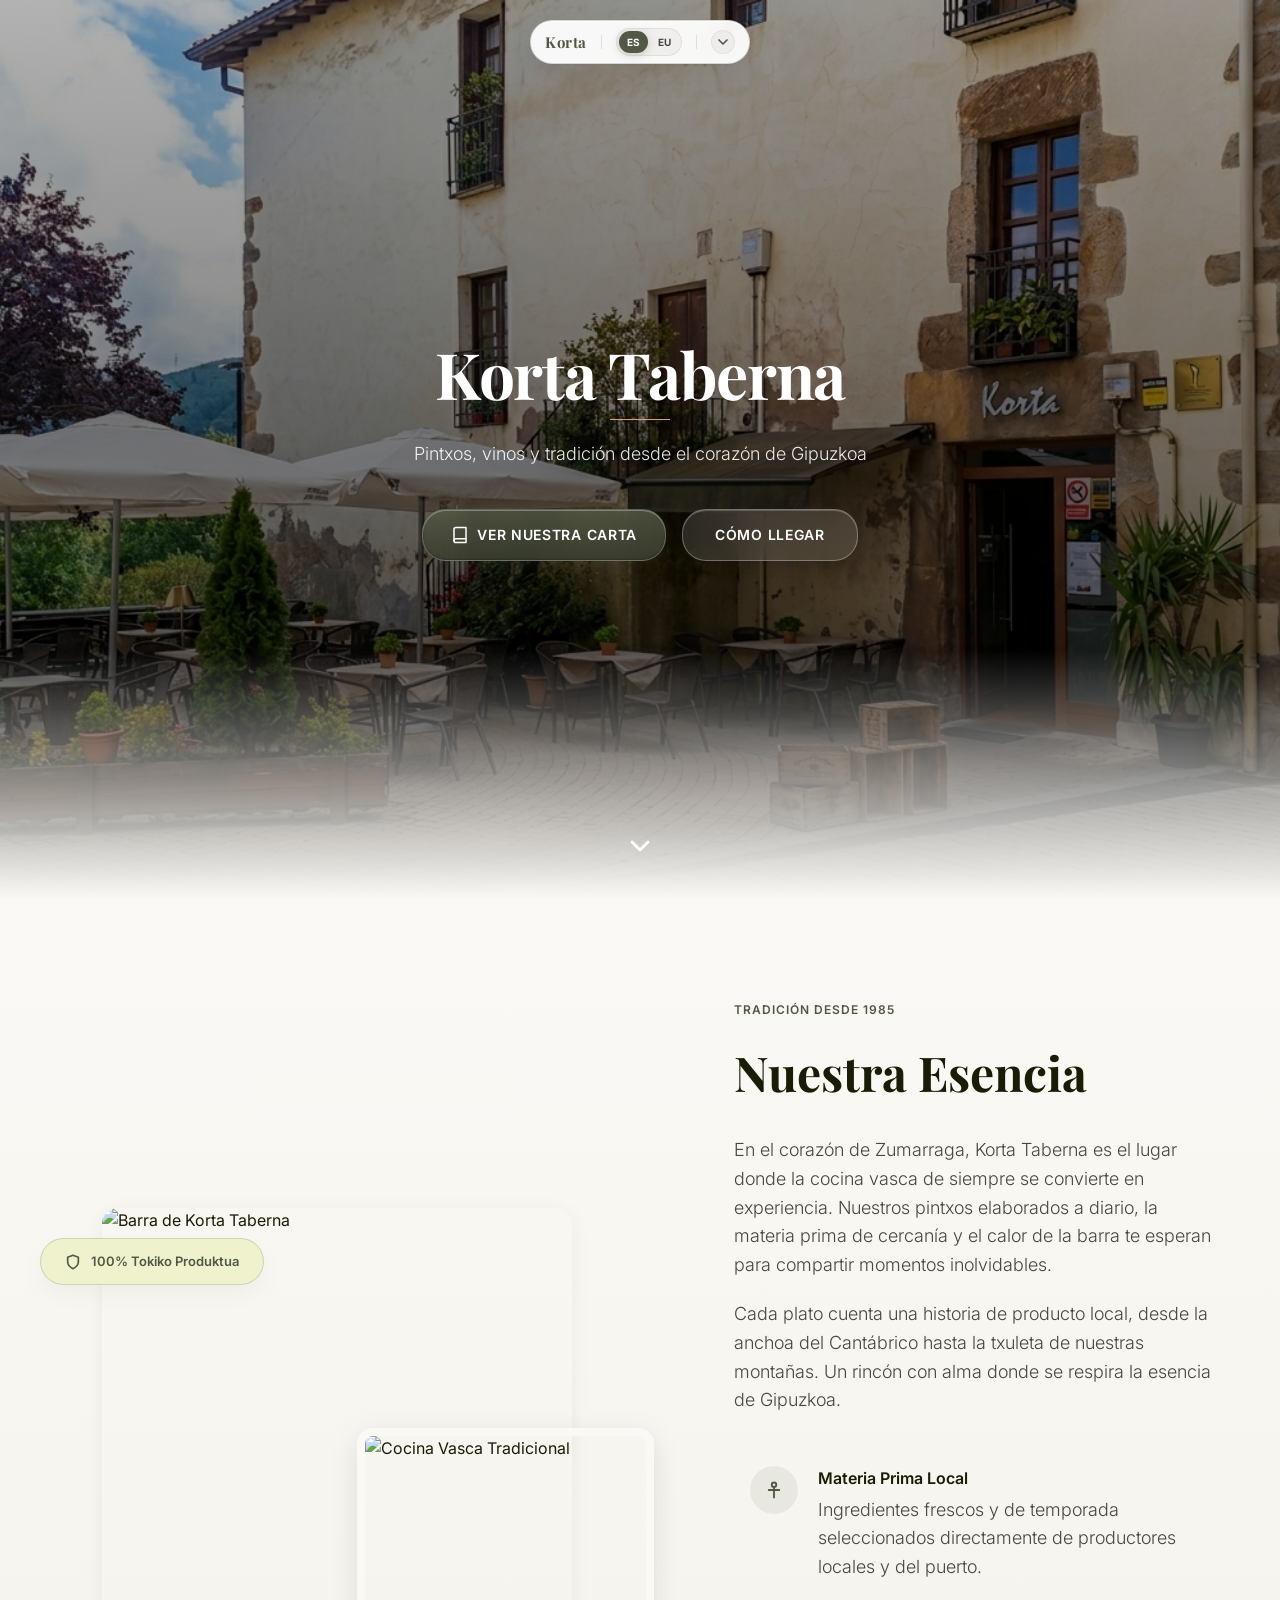
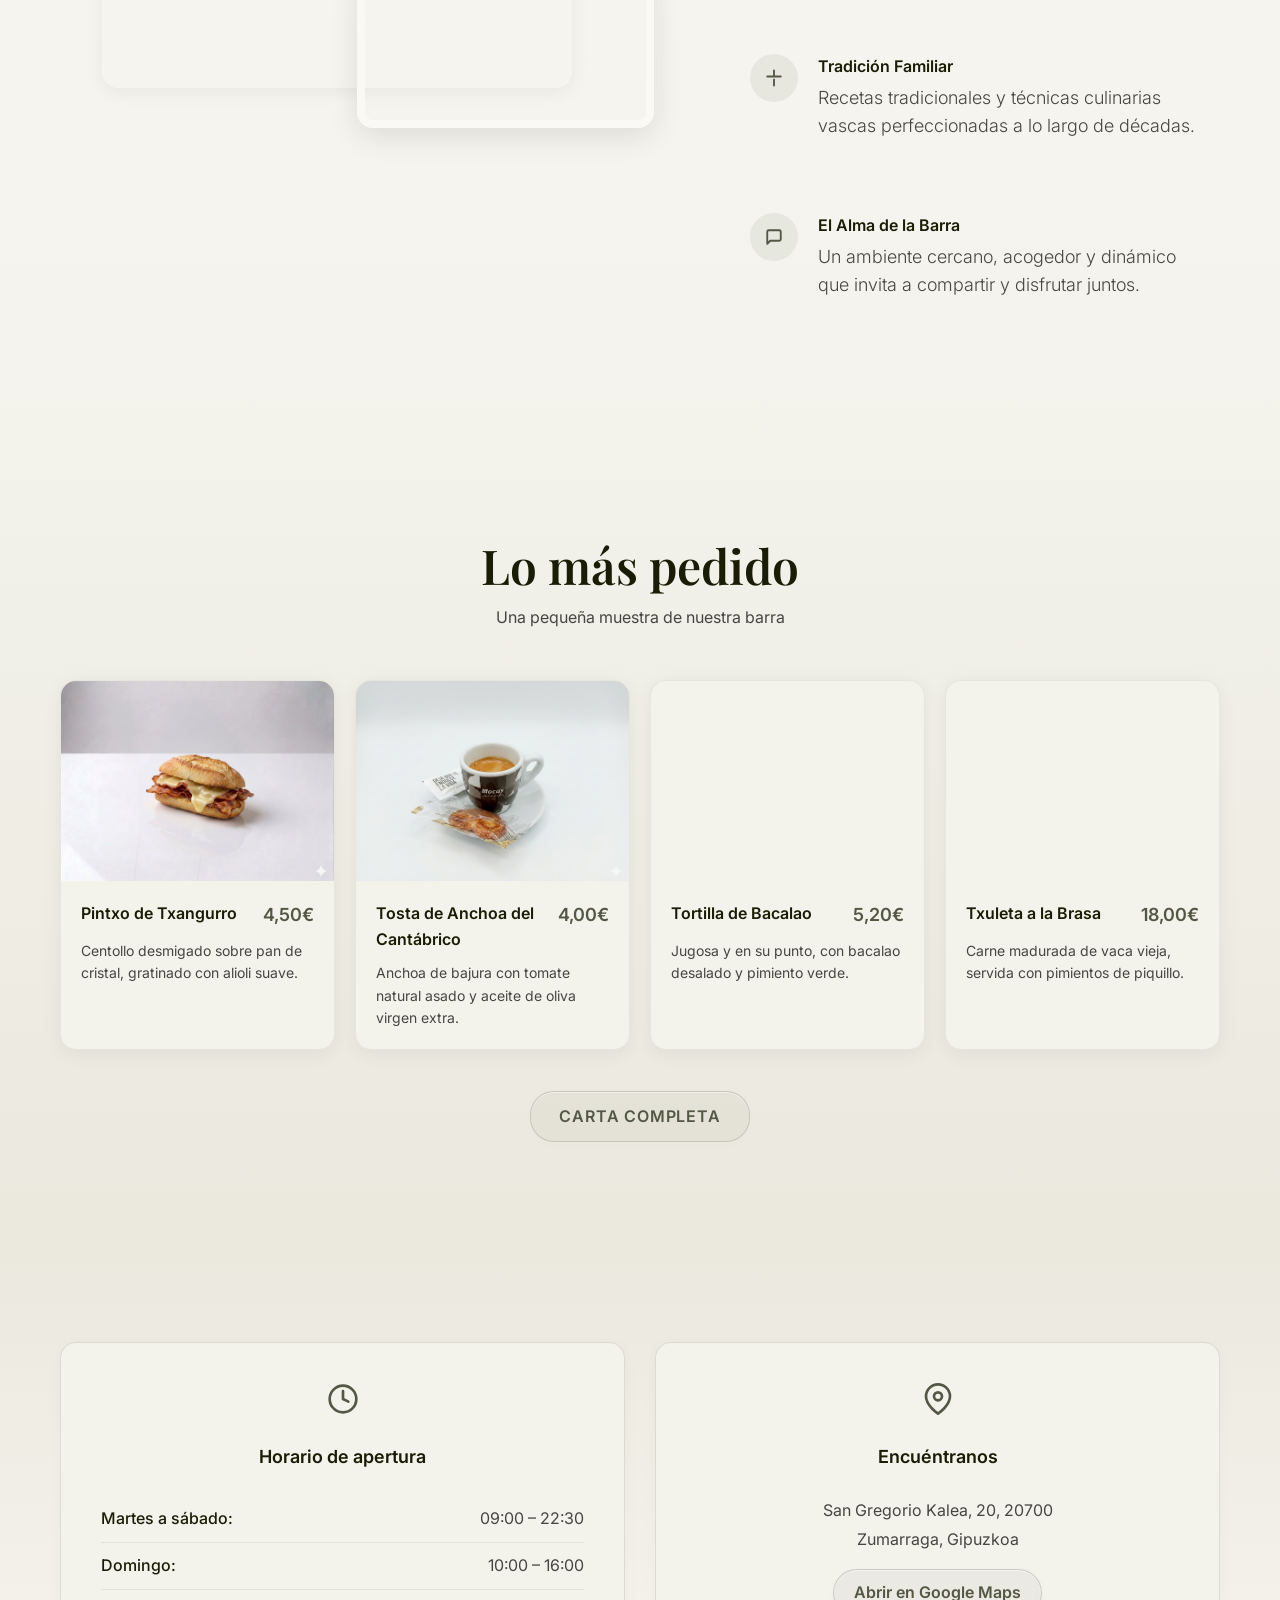
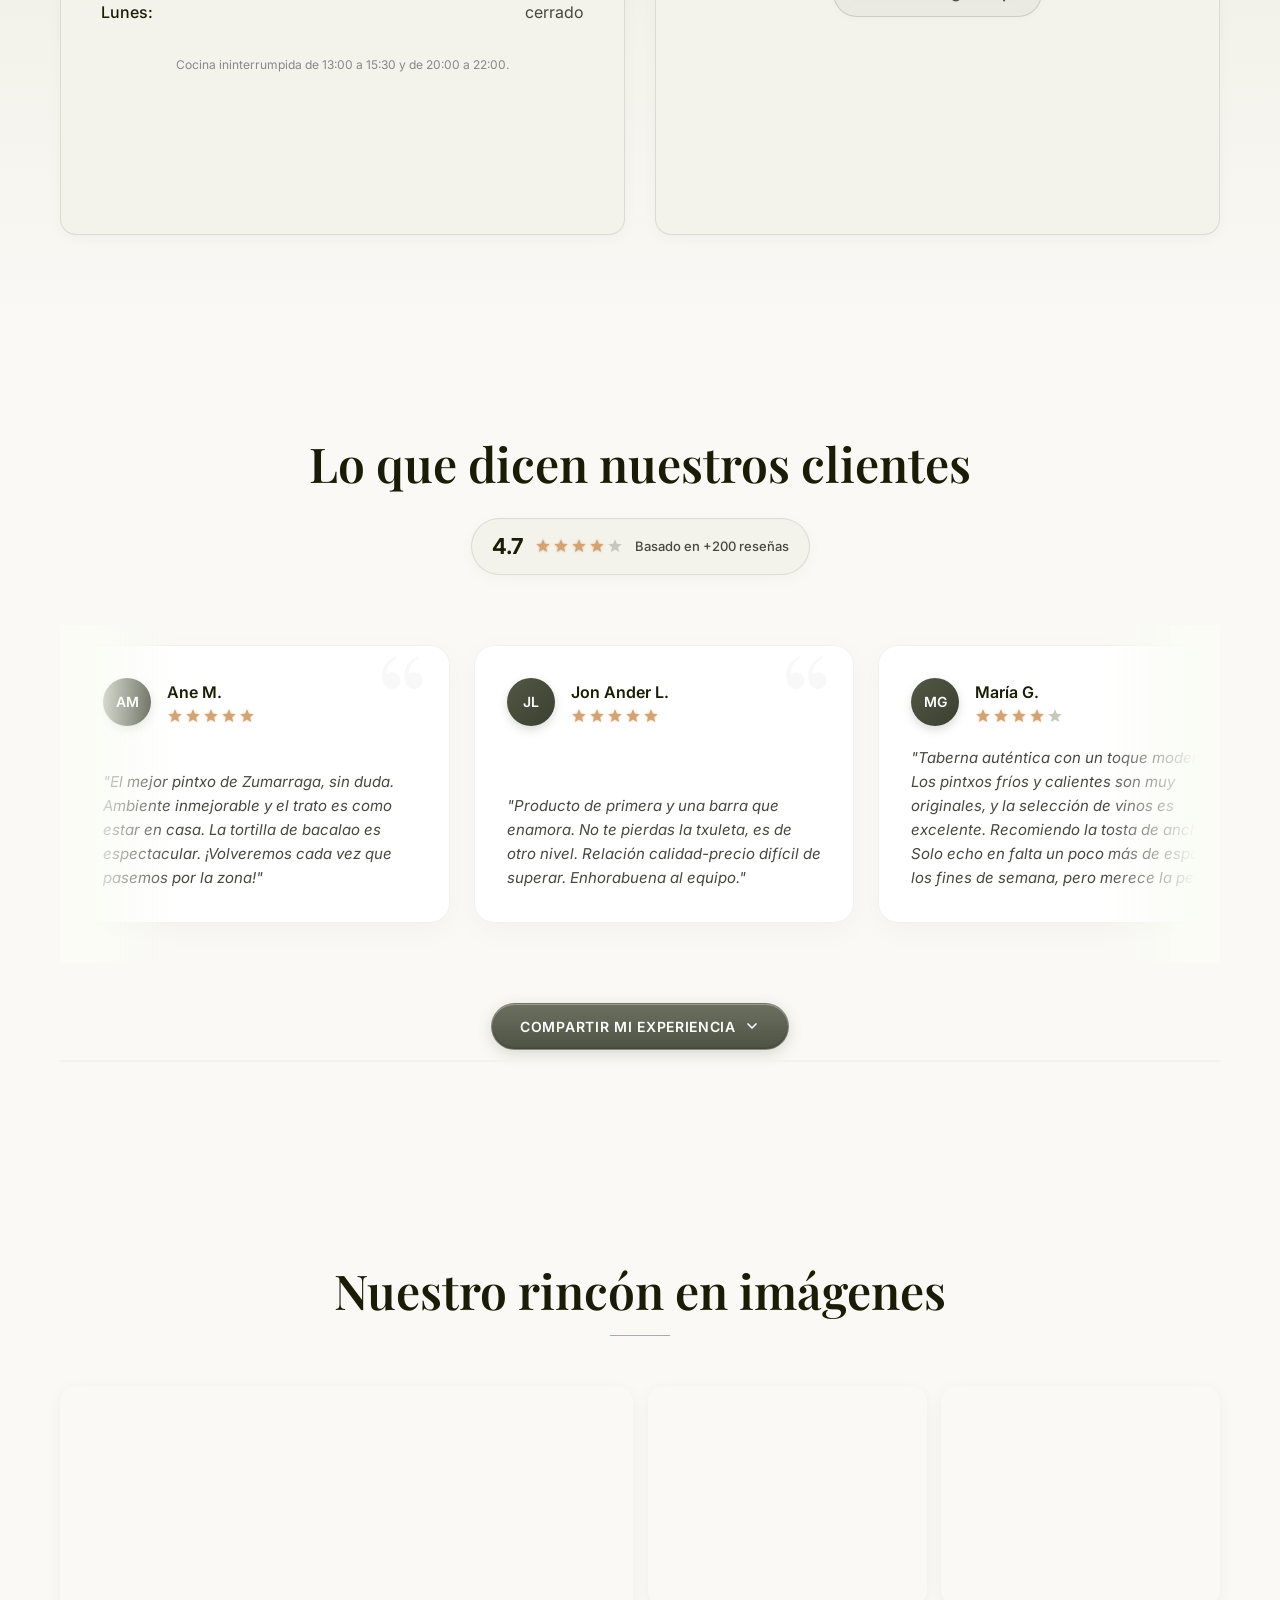
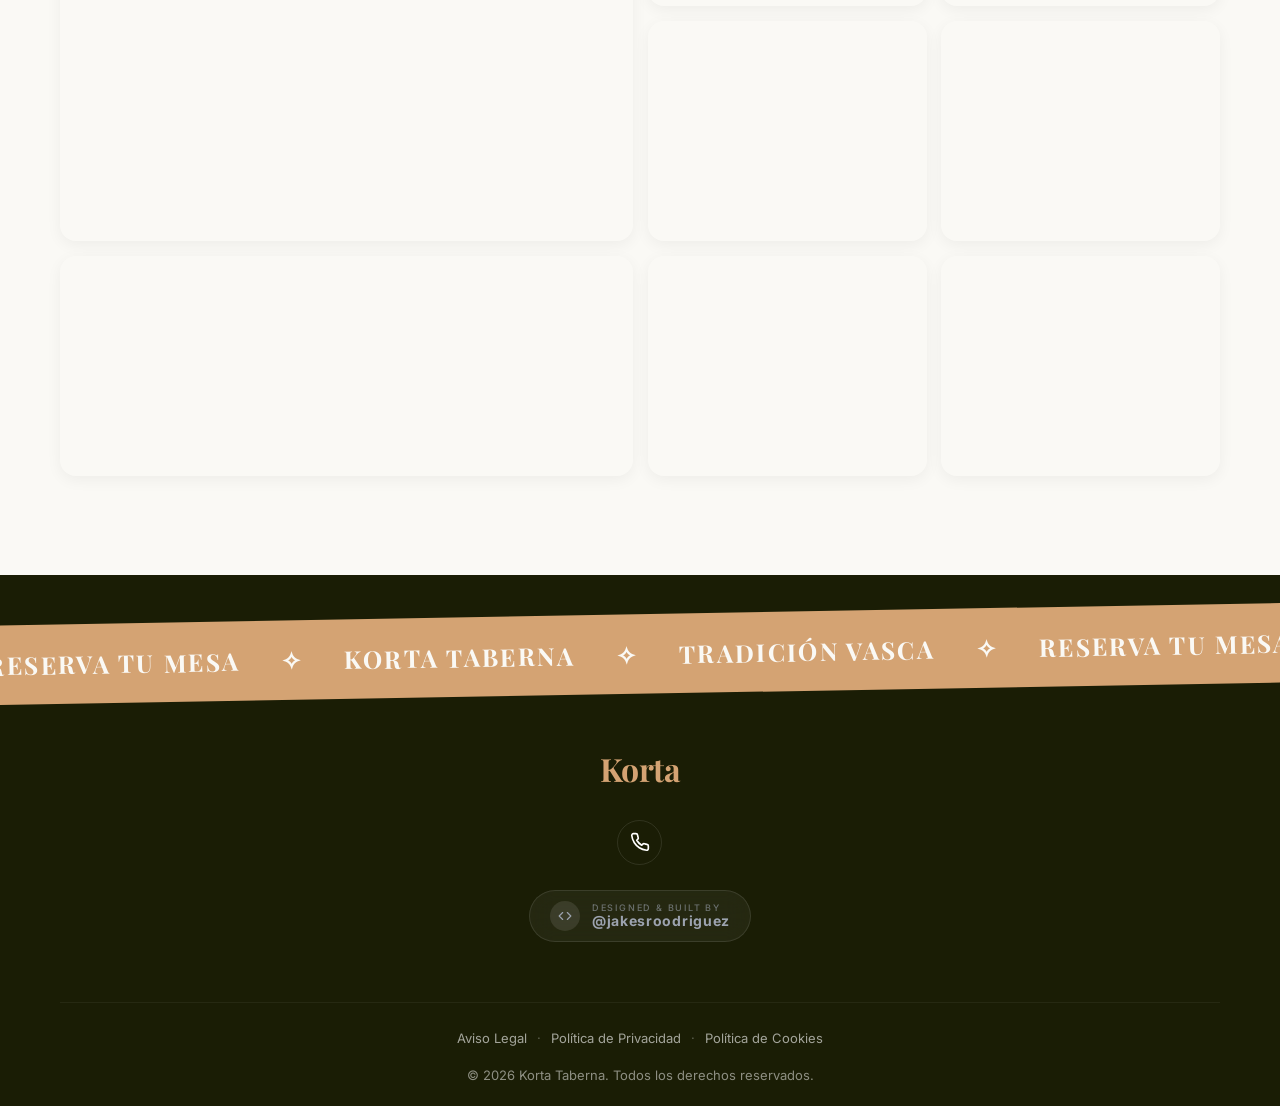
==== commit 4a1b1a89: "Remover botones de Instagram y Facebook del footer" ====
--- a/code.html
+++ b/code.html
@@ -1353,7 +1353,82 @@
             display: flex;
             flex-direction: column;
             align-items: center;
-            gap: 20px;
+            gap: 25px;
+        }
+
+        /* Botón de Autor (Glassmorphism) */
+        .author-btn {
+            display: inline-flex;
+            align-items: center;
+            gap: 12px;
+            padding: 10px 20px;
+            background-color: rgba(255, 255, 255, 0.05);
+            border: 1px solid rgba(255, 255, 255, 0.1);
+            border-radius: 9999px;
+            color: #9ca3af;
+            transition: all 0.5s ease;
+            text-decoration: none;
+            backdrop-filter: blur(12px);
+            -webkit-backdrop-filter: blur(12px);
+        }
+
+        .author-btn:hover {
+            color: #ffffff;
+            background-color: rgba(255, 255, 255, 0.1);
+            box-shadow: 0 0 20px rgba(255, 255, 255, 0.1);
+        }
+
+        .author-btn:active {
+            transform: scale(0.95);
+        }
+
+        .author-btn-icon {
+            padding: 8px;
+            background-color: rgba(255, 255, 255, 0.1);
+            border-radius: 9999px;
+            display: flex;
+            align-items: center;
+            justify-content: center;
+            transition: background-color 0.3s ease;
+        }
+
+        .author-btn:hover .author-btn-icon {
+            background-color: rgba(255, 255, 255, 0.2);
+        }
+
+        .author-btn-icon svg {
+            transition: all 0.3s ease;
+            width: 14px;
+            height: 14px;
+        }
+
+        .author-btn:hover .author-btn-icon svg {
+            transform: rotate(15deg) scale(1.1);
+        }
+
+        .author-btn-text {
+            display: flex;
+            flex-direction: column;
+            align-items: flex-start;
+            text-align: left;
+            font-family: var(--font-body);
+        }
+
+        .author-btn-label {
+            font-size: 9px;
+            text-transform: uppercase;
+            letter-spacing: 0.2em;
+            opacity: 0.6;
+            font-weight: 500;
+            margin-bottom: 2px;
+            line-height: 1;
+        }
+
+        .author-btn-name {
+            font-size: 14px;
+            font-weight: 700;
+            letter-spacing: 0.05em;
+            line-height: 1;
         }
 
         .footer-logo {
@@ -2192,16 +2267,31 @@
             <div class="footer-col-minimal">
                 <div class="footer-logo">Korta</div>
                 <div class="social-links-minimal">
-                    <a href="#" aria-label="Instagram">
-                        <svg width="20" height="20" viewBox="0 0 24 24" fill="none" stroke="currentColor" stroke-width="2" stroke-linecap="round" stroke-linejoin="round"><rect x="2" y="2" width="20" height="20" rx="5" ry="5"></rect><path d="M16 11.37A4 4 0 1 1 12.63 8 4 4 0 0 1 16 11.37z"></path><line x1="17.5" y1="6.5" x2="17.51" y2="6.5"></line></svg>
-                    </a>
-                    <a href="#" aria-label="Facebook">
-                        <svg width="20" height="20" viewBox="0 0 24 24" fill="none" stroke="currentColor" stroke-width="2" stroke-linecap="round" stroke-linejoin="round"><path d="M18 2h-3a5 5 0 0 0-5 5v3H7v4h3v8h4v-8h3l1-4h-4V7a1 1 0 0 1 1-1h3z"></path></svg>
-                    </a>
                     <a href="tel:+34943715288" aria-label="Teléfono">
                         <svg width="20" height="20" viewBox="0 0 24 24" fill="none" stroke="currentColor" stroke-width="2" stroke-linecap="round" stroke-linejoin="round"><path d="M22 16.92v3a2 2 0 0 1-2.18 2 19.79 19.79 0 0 1-8.63-3.07 19.5 19.5 0 0 1-6-6 19.79 19.79 0 0 1-3.07-8.67A2 2 0 0 1 4.11 2h3a2 2 0 0 1 2 1.72 12.84 12.84 0 0 0 .7 2.81 2 2 0 0 1-.45 2.11L8.09 9.91a16 16 0 0 0 6 6l1.27-1.27a2 2 0 0 1 2.11-.45 12.84 12.84 0 0 0 2.81.7A2 2 0 0 1 22 16.92z"></path></svg>
                     </a>
                 </div>
+
+                <!-- Author Button -->
+                <a href="https://www.instagram.com/jakesroodriguez" 
+                   target="_blank" 
+                   rel="noopener noreferrer" 
+                   class="author-btn">
+                  
+                  <!-- Burbuja del Icono -->
+                  <div class="author-btn-icon">
+                    <svg width="18" height="18" viewBox="0 0 24 24" fill="none" stroke="currentColor" stroke-width="2" stroke-linecap="round" stroke-linejoin="round">
+                      <polyline points="16 18 22 12 16 6"></polyline>
+                      <polyline points="8 6 2 12 8 18"></polyline>
+                    </svg>
+                  </div>
+                  
+                  <!-- Contenedor de Textos -->
+                  <div class="author-btn-text">
+                    <span class="author-btn-label">Designed & Built by</span>
+                    <span class="author-btn-name">@jakesroodriguez</span>
+                  </div>
+                </a>
             </div>
 
             <div class="footer-bottom-minimal">
